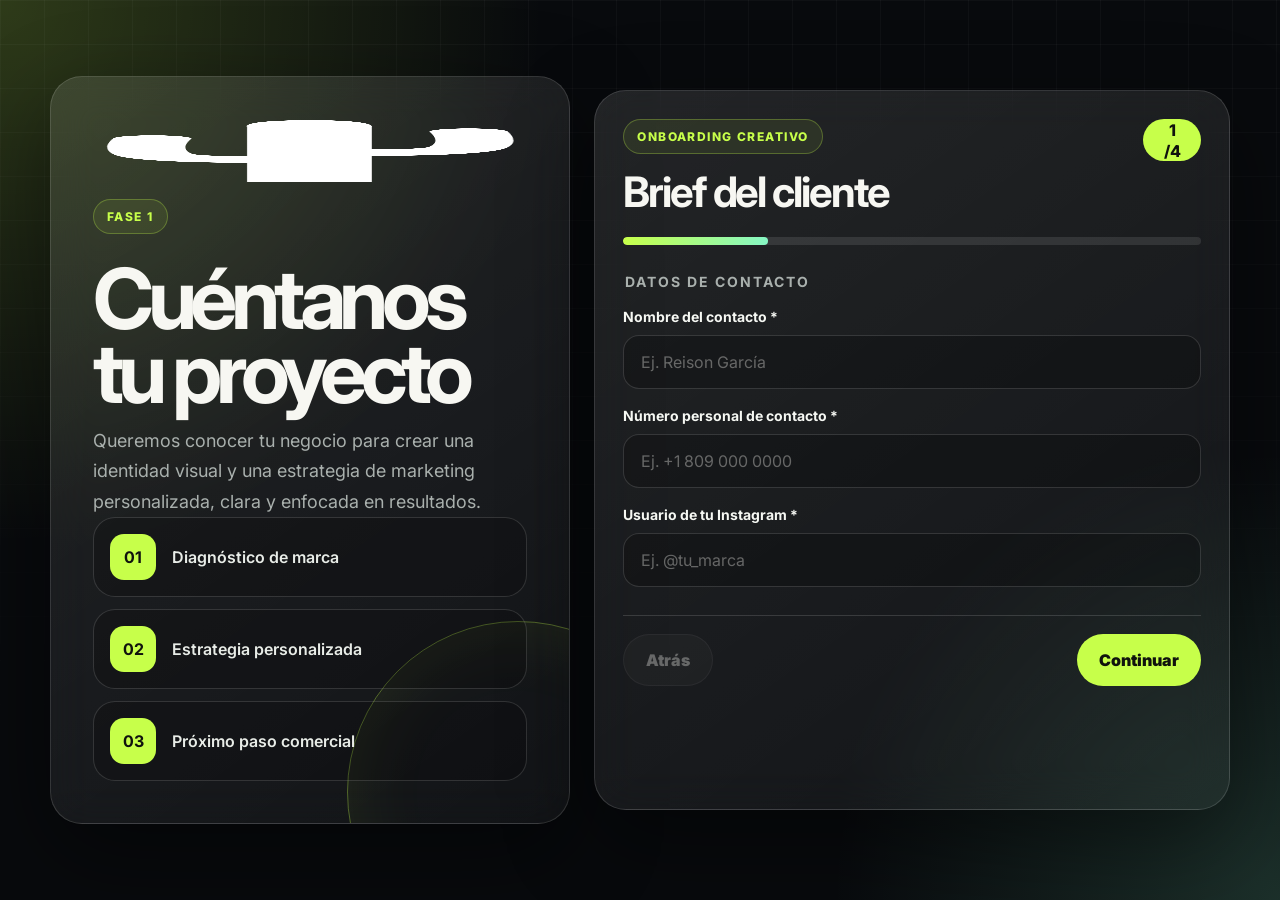
==== index.html @ 3919e9d2 "feat: email + WhatsApp al enviar, modal centrado, animaciones y logo corregido - Envío por email vía" ====
<!DOCTYPE html>
<html lang="es">
<head>
  <meta charset="UTF-8" />
  <meta name="viewport" content="width=device-width, initial-scale=1.0, viewport-fit=cover" />
  <meta name="theme-color" content="#080a0d" />
  <meta name="apple-mobile-web-app-capable" content="yes" />
  <meta name="apple-mobile-web-app-status-bar-style" content="black-translucent" />
  <title>Kactus Agency | Cuéntanos tu Proyecto</title>
  <meta name="description" content="Formulario moderno para conocer tu negocio y crear una estrategia personalizada de marketing." />
  <link rel="preconnect" href="https://fonts.googleapis.com">
  <link rel="preconnect" href="https://fonts.gstatic.com" crossorigin>
  <link href="https://fonts.googleapis.com/css2?family=Inter:wght@400;500;600;700;800&display=swap" rel="stylesheet">
  <link rel="stylesheet" href="styles.css" />
</head>
<body>
  <main class="page-shell">
    <section class="hero-panel" aria-label="Presentación del formulario">
      <img src="logo.png" alt="Kactus Agency" class="brand-logo" />
      <div class="brand-pill">FASE 1</div>
      <h1>Cuéntanos tu proyecto</h1>
      <p>
        Queremos conocer tu negocio para crear una identidad visual y una estrategia de marketing
        personalizada, clara y enfocada en resultados.
      </p>

      <div class="hero-stats" aria-label="Beneficios">
        <article>
          <strong>01</strong>
          <span>Diagnóstico de marca</span>
        </article>
        <article>
          <strong>02</strong>
          <span>Estrategia personalizada</span>
        </article>
        <article>
          <strong>03</strong>
          <span>Próximo paso comercial</span>
        </article>
      </div>
    </section>

    <section class="form-panel" aria-label="Formulario de proyecto">
      <div class="form-header">
        <div>
          <span class="eyebrow">Onboarding creativo</span>
          <h2>Brief del cliente</h2>
        </div>
        <span class="step-counter"><span id="currentStep">1</span>/4</span>
      </div>

      <div class="progress" aria-hidden="true">
        <div class="progress-bar" id="progressBar"></div>
      </div>

      <form id="projectForm" novalidate>

        <!-- Paso 1 -->
        <fieldset class="form-step is-active" data-step="1">
          <legend>Datos de contacto</legend>

          <label class="field">
            <span>Nombre del contacto *</span>
            <input type="text" name="nombre" placeholder="Ej. Reison García" required />
            <small class="error">Escribe el nombre del contacto.</small>
          </label>

          <label class="field">
            <span>Número personal de contacto *</span>
            <input type="tel" name="telefono" placeholder="Ej. +1 809 000 0000" required />
            <small class="error">Escribe un número válido.</small>
          </label>

          <label class="field">
            <span>Usuario de tu Instagram *</span>
            <input type="text" name="instagram" placeholder="Ej. @tu_marca" required />
            <small class="error">Escribe el usuario de Instagram.</small>
          </label>
        </fieldset>

        <!-- Paso 2 -->
        <fieldset class="form-step" data-step="2">
          <legend>Contexto del negocio</legend>

          <div class="field-group" data-required="true">
            <p>¿Tienes experiencia con otra agencia de marketing? *</p>
            <div class="options-grid" id="experienciaOpciones">
              <label class="option-card">
                <input type="radio" name="experiencia_agencia" value="Sí" required />
                <span>Sí</span>
              </label>
              <label class="option-card">
                <input type="radio" name="experiencia_agencia" value="No" />
                <span>No</span>
              </label>
              <label class="option-card">
                <input type="radio" name="experiencia_agencia" value="Lo hacemos nosotros mismos" />
                <span>Lo hacemos nosotros mismos</span>
              </label>
            </div>
            <small class="error">Selecciona una opción.</small>
          </div>

          <label class="field" id="fieldExperiencia">
            <span id="labelExperiencia">Describe tu experiencia *</span>
            <textarea name="descripcion_experiencia" rows="4"
              placeholder="Cuéntanos qué funcionó, qué no y qué quieres mejorar." required></textarea>
            <small class="error">Completa este campo.</small>
          </label>

          <label class="field">
            <span>¿A qué se dedica tu negocio? *</span>
            <textarea name="negocio" rows="3"
              placeholder="Ej. Restaurante, tienda de ropa, inmobiliaria, clínica, marca personal…" required></textarea>
            <small class="error">Cuéntanos a qué se dedica tu negocio.</small>
          </label>
        </fieldset>

        <!-- Paso 3 -->
        <fieldset class="form-step" data-step="3">
          <legend>Marketing y ventas</legend>

          <label class="field">
            <span>¿Cuál es el proceso que sigue una persona en redes sociales para convertirse en tu cliente? *</span>
            <textarea name="proceso_cliente" rows="4"
              placeholder="Ej. Mi cliente ve mi Instagram, me manda WhatsApp y compra por ese medio." required></textarea>
            <small class="error">Explica el proceso actual.</small>
          </label>

          <div class="field-group" data-required="true">
            <p>¿Qué te gustaría lograr con el marketing? *</p>
            <div class="options-grid">
              <label class="option-card">
                <input type="checkbox" name="objetivos" value="Atraer clientes" />
                <span>Atraer clientes</span>
              </label>
              <label class="option-card">
                <input type="checkbox" name="objetivos" value="Vender más" />
                <span>Vender más</span>
              </label>
              <label class="option-card">
                <input type="checkbox" name="objetivos" value="Mejorar imagen" />
                <span>Mejorar imagen</span>
              </label>
            </div>
            <small class="error">Elige al menos un objetivo.</small>
          </div>

          <div class="field-group" data-required="true">
            <p>¿Qué servicio buscas? *</p>
            <div class="options-stack">
              <label class="option-card wide">
                <input type="checkbox" name="servicios" value="Creación de contenido" />
                <span>Creación de contenido para redes sociales <em>(Reels, fotografías profesionales y diseños)</em></span>
              </label>
              <label class="option-card wide">
                <input type="checkbox" name="servicios" value="Meta Ads" />
                <span>Anuncios de Facebook e Instagram para tu negocio</span>
              </label>
              <label class="option-card wide">
                <input type="checkbox" name="servicios" value="Apoyo comercial" />
                <span>Herramientas para vender más <em>(Apoyo comercial)</em></span>
              </label>
            </div>
            <small class="error">Elige al menos un servicio.</small>
          </div>
        </fieldset>

        <!-- Paso 4 -->
        <fieldset class="form-step" data-step="4">
          <legend>Inversión y próximos pasos</legend>

          <label class="field">
            <span>¿Cuáles son las marcas que se asimilan a tu concepto? *</span>
            <textarea name="referencias" rows="3"
              placeholder="Agrega sus usuarios de Instagram o enlaces." required></textarea>
            <small class="error">Agrega al menos una referencia.</small>
          </label>

          <label class="field">
            <span>¿En qué crees que podemos ayudarte? *</span>
            <textarea name="ayuda" rows="4"
              placeholder="Ej. Mejorar contenido, aumentar leads, ordenar ventas, lanzar campaña…" required></textarea>
            <small class="error">Cuéntanos cómo podemos ayudarte.</small>
          </label>

          <div class="field-group" data-required="true">
            <p>¿Cuánto estás dispuesto a invertir mensualmente para escalar tu negocio si los resultados son medibles? *</p>
            <div class="options-stack">
              <label class="option-card wide">
                <input type="radio" name="inversion" value="$10,000 - $12,000" required />
                <span>$10,000 – $12,000 <em>· Contenido</em></span>
              </label>
              <label class="option-card wide">
                <input type="radio" name="inversion" value="$12,000 - $15,000" />
                <span>$12,000 – $15,000 <em>· Anuncios, contenido y apoyo comercial</em></span>
              </label>
              <label class="option-card wide">
                <input type="radio" name="inversion" value="$15,000 - $20,000" />
                <span>$15,000 – $20,000 <em>· Anuncios, contenido y apoyo comercial</em></span>
              </label>
            </div>
            <small class="error">Selecciona una inversión.</small>
          </div>

          <label class="field">
            <span>¿Cuánto vende actualmente tu marca sin redes sociales?</span>
            <input type="text" name="ventas_actuales"
              placeholder="No es necesario aquí, podemos verlo en la llamada de la etapa 2." />
          </label>

          <label class="field">
            <span>¿Quién cierra las ventas actualmente? *</span>
            <input type="text" name="cierre_ventas"
              placeholder="Ej. Yo, un vendedor, recepción, WhatsApp, equipo comercial…" required />
            <small class="error">Indica quién cierra las ventas.</small>
          </label>

          <label class="field">
            <span>¿Cuándo te gustaría comenzar? *</span>
            <input type="date" name="fecha_inicio" required />
            <small class="error">Selecciona una fecha.</small>
          </label>

          <label class="field">
            <span>Información extra</span>
            <textarea name="info_extra" rows="4"
              placeholder="Si tienes una idea concreta o quieres agregar información que nos ayude a entender mejor el proyecto, agrégala aquí. (Mientras más detalles, mejor.)"></textarea>
          </label>
        </fieldset>

        <div class="form-actions">
          <button class="btn ghost" type="button" id="prevBtn">Atrás</button>
          <button class="btn primary" type="button" id="nextBtn">Continuar</button>
          <button class="btn primary is-hidden" type="submit" id="submitBtn">Enviar briefing</button>
        </div>
      </form>

    </section>
  </main>

  <div class="modal-overlay" id="modalOverlay" hidden>
    <div class="success-card" id="successCard">
      <img src="logo.png" alt="Kactus Agency" class="brand-logo modal-logo" />
      <svg class="success-check" viewBox="0 0 52 52" xmlns="http://www.w3.org/2000/svg" aria-hidden="true">
        <circle class="check-circle" pathLength="100" cx="26" cy="26" r="23" fill="none"/>
        <path class="check-mark" pathLength="100" fill="none" d="M14.1 27.2l7.1 7.2 16.7-16.8"/>
      </svg>
      <h3>¡Fase 1 terminada!</h3>
      <p>
        Gracias por confiar en Kactus Agency. Cada respuesta nos ayuda a entender mejor tu marca
        para crear contenido con intención y resultados. Pronto te escribiremos para el siguiente
        paso.
      </p>
      <button class="btn ghost" type="button" id="resetBtn">Enviar otro formulario</button>
    </div>
  </div>

  <script src="script.js"></script>
</body>
</html>
---- styles.css ----
:root {
  --bg: #080a0d;
  --panel: rgba(255, 255, 255, 0.08);
  --panel-strong: rgba(255, 255, 255, 0.13);
  --text: #f7f7f2;
  --muted: #a9b0ad;
  --line: rgba(255, 255, 255, 0.14);
  --accent: #c7ff4a;
  --accent-2: #86f7c5;
  --danger: #ff6b6b;
  --radius-xl: 32px;
  --radius-lg: 22px;
  --radius-md: 16px;
  --shadow: 0 30px 90px rgba(0, 0, 0, 0.45);
}

* {
  box-sizing: border-box;
}

html {
  scroll-behavior: smooth;
}

body {
  margin: 0;
  min-height: 100vh;
  font-family: "Inter", system-ui, -apple-system, BlinkMacSystemFont, "Segoe UI", sans-serif;
  color: var(--text);
  background:
    radial-gradient(circle at top left, rgba(199, 255, 74, 0.20), transparent 34rem),
    radial-gradient(circle at bottom right, rgba(134, 247, 197, 0.16), transparent 28rem),
    var(--bg);
}

body::before {
  content: "";
  position: fixed;
  inset: 0;
  pointer-events: none;
  background-image: linear-gradient(rgba(255,255,255,0.03) 1px, transparent 1px), linear-gradient(90deg, rgba(255,255,255,0.03) 1px, transparent 1px);
  background-size: 44px 44px;
  mask-image: linear-gradient(to bottom, black, transparent 88%);
}

button,
input,
textarea {
  font: inherit;
}

.page-shell {
  width: min(1180px, calc(100% - 32px));
  margin: 0 auto;
  min-height: 100vh;
  display: grid;
  grid-template-columns: 0.9fr 1.1fr;
  gap: 24px;
  align-items: center;
  padding: 36px 0;
}

.hero-panel,
.form-panel {
  position: relative;
  border: 1px solid var(--line);
  background: linear-gradient(145deg, rgba(255,255,255,0.11), rgba(255,255,255,0.045));
  backdrop-filter: blur(22px);
  box-shadow: var(--shadow);
}

.hero-panel {
  min-height: 720px;
  border-radius: var(--radius-xl);
  padding: 42px;
  overflow: hidden;
  display: flex;
  flex-direction: column;
  justify-content: space-between;
}

.hero-panel::after {
  content: "";
  position: absolute;
  right: -120px;
  bottom: -140px;
  width: 340px;
  height: 340px;
  border-radius: 999px;
  border: 1px solid rgba(199, 255, 74, 0.35);
  box-shadow: inset 0 0 80px rgba(199, 255, 74, 0.08);
}

.brand-logo {
  height: 64px;
  width: auto;
  display: block;
  margin-bottom: 16px;
}

.modal-logo {
  height: 48px;
  margin: 0 auto 20px;
}

.brand-pill,
.eyebrow {
  width: fit-content;
  display: inline-flex;
  align-items: center;
  gap: 8px;
  border: 1px solid rgba(199, 255, 74, 0.28);
  color: var(--accent);
  background: rgba(199, 255, 74, 0.08);
  padding: 9px 13px;
  border-radius: 999px;
  font-size: 12px;
  font-weight: 800;
  letter-spacing: 0.12em;
  text-transform: uppercase;
}

.hero-panel h1 {
  max-width: 520px;
  margin: 28px 0 16px;
  font-size: clamp(48px, 7vw, 84px);
  line-height: 0.88;
  letter-spacing: -0.075em;
}

.hero-panel p {
  max-width: 500px;
  margin: 0;
  color: var(--muted);
  font-size: 18px;
  line-height: 1.7;
}

.hero-stats {
  position: relative;
  z-index: 1;
  display: grid;
  gap: 12px;
}

.hero-stats article {
  display: flex;
  align-items: center;
  gap: 16px;
  padding: 16px;
  border: 1px solid var(--line);
  border-radius: var(--radius-lg);
  background: rgba(0, 0, 0, 0.18);
}

.hero-stats strong {
  display: grid;
  place-items: center;
  width: 46px;
  height: 46px;
  border-radius: 14px;
  color: #10130d;
  background: var(--accent);
}

.hero-stats span {
  color: #e8ece7;
  font-weight: 600;
}

.form-panel {
  border-radius: var(--radius-xl);
  padding: 28px;
  min-height: 720px;
}

.form-header {
  display: flex;
  align-items: flex-start;
  justify-content: space-between;
  gap: 16px;
  margin-bottom: 20px;
}

.form-header h2 {
  margin: 12px 0 0;
  font-size: clamp(28px, 4vw, 42px);
  letter-spacing: -0.05em;
}

.step-counter {
  display: grid;
  place-items: center;
  min-width: 58px;
  height: 42px;
  border-radius: 999px;
  color: #10130d;
  background: var(--accent);
  font-weight: 800;
}

.progress {
  width: 100%;
  height: 8px;
  overflow: hidden;
  border-radius: 999px;
  background: rgba(255, 255, 255, 0.10);
  margin-bottom: 28px;
}

.progress-bar {
  height: 100%;
  width: 25%;
  border-radius: inherit;
  background: linear-gradient(90deg, var(--accent), var(--accent-2));
  transition: width 260ms ease;
}

form {
  display: block;
}

fieldset {
  margin: 0;
  padding: 0;
  border: 0;
}

legend {
  margin-bottom: 18px;
  font-size: 14px;
  color: var(--muted);
  font-weight: 700;
  text-transform: uppercase;
  letter-spacing: 0.14em;
}

.form-step {
  display: none;
  animation: fadeUp 240ms ease;
}

.form-step.is-active {
  display: grid;
  gap: 18px;
}

.field,
.field-group {
  display: grid;
  gap: 10px;
}

.field span,
.field-group p {
  margin: 0;
  color: #f6f8f3;
  font-size: 14px;
  font-weight: 700;
}

input,
textarea {
  width: 100%;
  border: 1px solid var(--line);
  border-radius: var(--radius-md);
  outline: none;
  color: var(--text);
  background: rgba(0, 0, 0, 0.22);
  padding: 16px 17px;
  transition: border-color 160ms ease, background 160ms ease, transform 160ms ease;
}

textarea {
  resize: vertical;
  min-height: 116px;
}

input:focus,
textarea:focus {
  border-color: rgba(199, 255, 74, 0.78);
  background: rgba(0, 0, 0, 0.34);
}

input::placeholder,
textarea::placeholder {
  color: rgba(247, 247, 242, 0.36);
}

.options-grid,
.options-stack {
  display: grid;
  gap: 12px;
}

.options-grid {
  grid-template-columns: repeat(3, 1fr);
}

.option-card {
  position: relative;
  min-height: 68px;
  display: flex;
  align-items: center;
  justify-content: center;
  gap: 10px;
  padding: 14px;
  text-align: center;
  cursor: pointer;
  border: 1px solid var(--line);
  border-radius: var(--radius-md);
  background: rgba(0, 0, 0, 0.22);
  transition: border-color 160ms ease, transform 160ms ease, background 160ms ease;
}

.option-card.wide {
  justify-content: flex-start;
  text-align: left;
}

.option-card:hover {
  transform: translateY(-1px);
  border-color: rgba(199, 255, 74, 0.36);
  background: rgba(255, 255, 255, 0.08);
}

.option-card input {
  position: absolute;
  opacity: 0;
  pointer-events: none;
}

.option-card span {
  color: #edf0ea;
  font-size: 14px;
  font-weight: 700;
}

.option-card span em {
  display: block;
  font-style: normal;
  font-weight: 500;
  color: var(--muted);
  font-size: 12px;
  margin-top: 2px;
}

.option-card:has(input:checked) {
  border-color: rgba(199, 255, 74, 0.85);
  background: rgba(199, 255, 74, 0.12);
}

.option-card:has(input:checked)::after {
  content: "✓";
  display: grid;
  place-items: center;
  width: 24px;
  height: 24px;
  margin-left: auto;
  border-radius: 999px;
  color: #10130d;
  background: var(--accent);
  font-size: 13px;
  font-weight: 900;
}

.error {
  display: none;
  color: var(--danger);
  font-size: 12px;
  font-weight: 700;
}

.field.is-invalid input,
.field.is-invalid textarea,
.field-group.is-invalid .option-card {
  border-color: rgba(255, 107, 107, 0.78);
}

.field.is-invalid .error,
.field-group.is-invalid .error {
  display: block;
}

.form-actions {
  display: flex;
  justify-content: space-between;
  gap: 12px;
  margin-top: 28px;
  padding-top: 18px;
  border-top: 1px solid var(--line);
}

.btn {
  min-height: 52px;
  border: 0;
  border-radius: 999px;
  padding: 0 22px;
  cursor: pointer;
  font-weight: 900;
  transition: transform 160ms ease, opacity 160ms ease, background 160ms ease;
}

.btn:hover {
  transform: translateY(-1px);
}

.btn:active {
  transform: translateY(0);
}

.btn.primary {
  margin-left: auto;
  color: #10130d;
  background: var(--accent);
}

.btn.ghost {
  color: var(--text);
  border: 1px solid var(--line);
  background: rgba(255, 255, 255, 0.08);
}

.btn[disabled] {
  opacity: 0.35;
  cursor: not-allowed;
  transform: none;
}

.is-hidden {
  display: none !important;
}

.modal-overlay {
  position: fixed;
  inset: 0;
  z-index: 200;
  display: flex;
  align-items: center;
  justify-content: center;
  padding: 24px;
  background: rgba(8, 10, 13, 0.72);
  backdrop-filter: blur(14px);
  animation: fadeIn 220ms ease;
}

.modal-overlay[hidden] {
  display: none;
}

.success-card {
  max-width: 480px;
  width: 100%;
  padding: 40px 36px;
  border: 1px solid rgba(199, 255, 74, 0.28);
  border-radius: var(--radius-xl);
  background: linear-gradient(145deg, rgba(255,255,255,0.13), rgba(255,255,255,0.05));
  backdrop-filter: blur(22px);
  box-shadow: var(--shadow);
  text-align: center;
  animation: fadeUp 300ms ease;
}

.success-check {
  width: 72px;
  height: 72px;
  display: block;
  margin: 0 auto 24px;
}

.check-circle {
  stroke: var(--accent);
  stroke-width: 2;
  stroke-dasharray: 100;
  stroke-dashoffset: 100;
  animation: drawCircle 0.6s cubic-bezier(0.65, 0, 0.45, 1) 0.1s forwards;
}

.check-mark {
  stroke: var(--accent);
  stroke-width: 3.5;
  stroke-linecap: round;
  stroke-linejoin: round;
  stroke-dasharray: 100;
  stroke-dashoffset: 100;
  animation: drawMark 0.4s cubic-bezier(0.65, 0, 0.45, 1) 0.65s forwards;
}

.success-card h3 {
  margin: 0 0 8px;
  font-size: 30px;
  letter-spacing: -0.04em;
}

.success-card p {
  max-width: 460px;
  margin: 0 auto 22px;
  color: var(--muted);
  line-height: 1.6;
}

@keyframes fadeUp {
  from {
    opacity: 0;
    transform: translateY(8px);
  }
  to {
    opacity: 1;
    transform: translateY(0);
  }
}

@keyframes fadeIn {
  from { opacity: 0; }
  to   { opacity: 1; }
}

@keyframes drawCircle {
  to { stroke-dashoffset: 0; }
}

@keyframes drawMark {
  to { stroke-dashoffset: 0; }
}

@media (max-width: 980px) {
  .page-shell {
    grid-template-columns: 1fr;
    gap: 16px;
    padding: 18px 0;
  }

  .hero-panel,
  .form-panel {
    min-height: auto;
  }

  .hero-panel {
    padding: 28px;
  }
}

@media (max-width: 680px) {
  .page-shell {
    width: min(100% - 32px, 1180px);
    gap: 12px;
  }

  .hero-panel {
    border-radius: 24px;
    padding: 22px 22px 18px;
  }

  .hero-panel::after {
    display: none;
  }

  .hero-panel h1 {
    font-size: 38px;
    margin: 18px 0 12px;
  }

  .hero-panel p {
    font-size: 14px;
    line-height: 1.6;
  }

  .hero-stats {
    display: flex;
    flex-direction: row;
    overflow-x: auto;
    scroll-snap-type: x mandatory;
    scrollbar-width: none;
    margin-top: 20px;
    gap: 10px;
    padding-bottom: 2px;
  }

  .hero-stats::-webkit-scrollbar {
    display: none;
  }

  .hero-stats article {
    min-width: 148px;
    flex-shrink: 0;
    scroll-snap-align: start;
    padding: 12px;
  }

  .hero-stats strong {
    width: 38px;
    height: 38px;
    border-radius: 11px;
  }

  .form-panel {
    border-radius: 24px;
    padding: 22px;
  }

  .options-grid {
    grid-template-columns: 1fr;
  }

  .form-header {
    align-items: center;
  }

  .form-actions {
    position: sticky;
    bottom: 0;
    z-index: 10;
    margin-inline: -22px;
    padding: 14px 22px max(14px, env(safe-area-inset-bottom));
    background: linear-gradient(to top, rgba(8, 10, 13, 0.97) 40%, rgba(8, 10, 13, 0.75), transparent);
    backdrop-filter: blur(12px);
  }

  .btn {
    flex: 1;
    padding-inline: 16px;
  }
}

@media (max-width: 400px) {
  .page-shell {
    width: min(100% - 24px, 1180px);
  }

  .hero-panel {
    padding: 18px;
  }

  .hero-panel h1 {
    font-size: 30px;
    margin: 14px 0 10px;
  }

  .hero-panel p {
    display: none;
  }

  .hero-stats article {
    min-width: 130px;
    padding: 10px;
  }

  .form-panel {
    border-radius: 20px;
    padding: 18px;
  }

  .form-actions {
    margin-inline: -18px;
    padding: 14px 18px max(12px, env(safe-area-inset-bottom));
  }

  .brand-pill {
    font-size: 10px;
    padding: 7px 11px;
  }

  .form-header h2 {
    font-size: 26px;
  }

  .step-counter {
    min-width: 48px;
    height: 36px;
    font-size: 13px;
  }
}
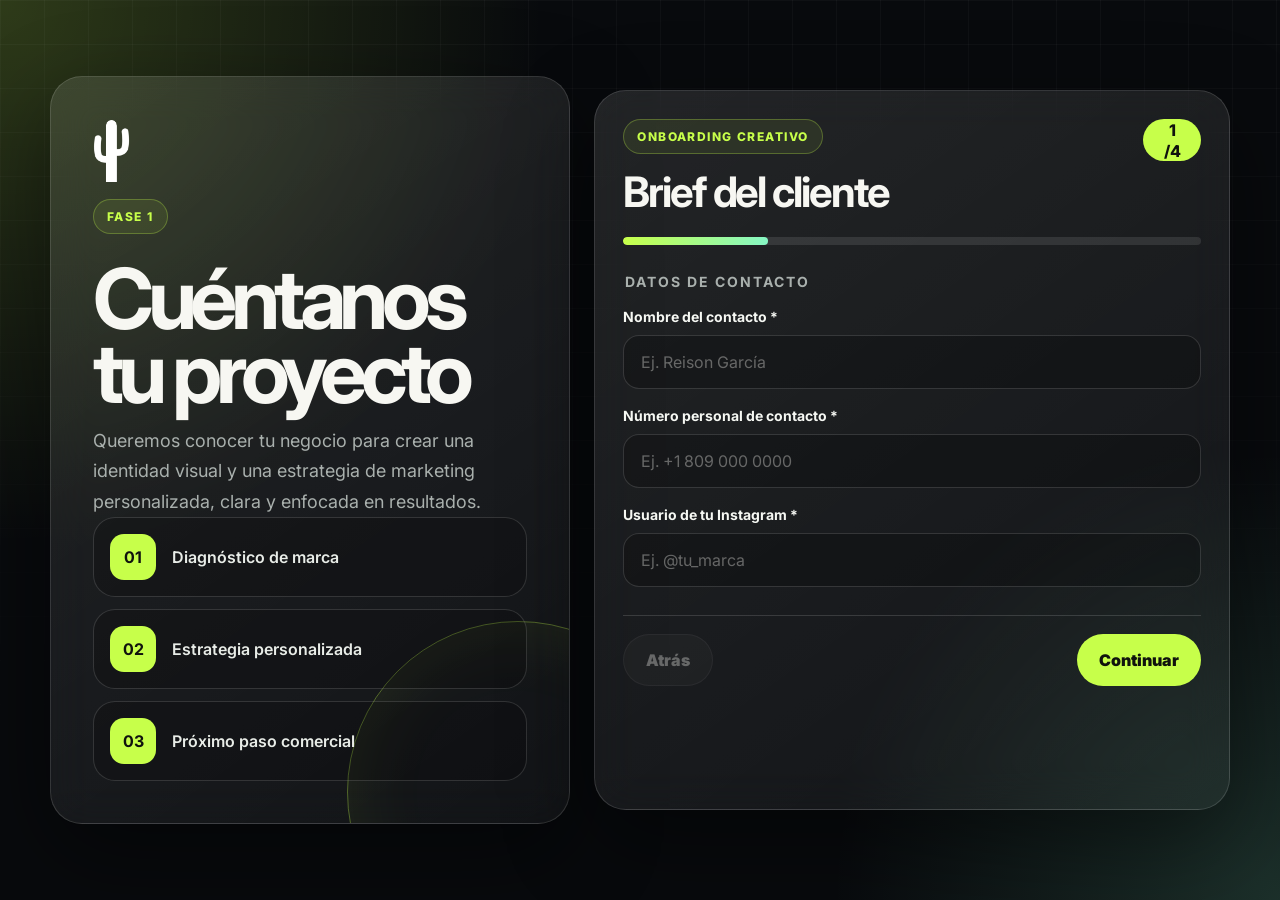
==== commit cc4e9f41: "feat: modal con botones WhatsApp/correo, fecha arreglada y email mejorado - Input fecha: color-schem" ====
--- a/index.html
+++ b/index.html
@@ -247,12 +247,18 @@
         <path class="check-mark" pathLength="100" fill="none" d="M14.1 27.2l7.1 7.2 16.7-16.8"/>
       </svg>
       <h3>¡Fase 1 terminada!</h3>
-      <p>
-        Gracias por confiar en Kactus Agency. Cada respuesta nos ayuda a entender mejor tu marca
-        para crear contenido con intención y resultados. Pronto te escribiremos para el siguiente
-        paso.
-      </p>
-      <button class="btn ghost" type="button" id="resetBtn">Enviar otro formulario</button>
+      <p>Tus respuestas están listas. Envíalas a Kactus Agency por WhatsApp, por correo o por ambos.</p>
+      <div class="modal-actions">
+        <button class="btn wa-btn" type="button" id="waBtn">
+          <svg width="18" height="18" viewBox="0 0 24 24" fill="currentColor" aria-hidden="true"><path d="M17.472 14.382c-.297-.149-1.758-.867-2.03-.967-.273-.099-.471-.148-.67.15-.197.297-.767.966-.94 1.164-.173.199-.347.223-.644.075-.297-.15-1.255-.463-2.39-1.475-.883-.788-1.48-1.761-1.653-2.059-.173-.297-.018-.458.13-.606.134-.133.298-.347.446-.52.149-.174.198-.298.298-.497.099-.198.05-.371-.025-.52-.075-.149-.669-1.612-.916-2.207-.242-.579-.487-.5-.669-.51-.173-.008-.371-.01-.57-.01-.198 0-.52.074-.792.372-.272.297-1.04 1.016-1.04 2.479 0 1.462 1.065 2.875 1.213 3.074.149.198 2.096 3.2 5.077 4.487.709.306 1.262.489 1.694.625.712.227 1.36.195 1.871.118.571-.085 1.758-.719 2.006-1.413.248-.694.248-1.289.173-1.413-.074-.124-.272-.198-.57-.347m-5.421 7.403h-.004a9.87 9.87 0 0 1-5.031-1.378l-.361-.214-3.741.982.998-3.648-.235-.374a9.86 9.86 0 0 1-1.51-5.26c.001-5.45 4.436-9.884 9.888-9.884 2.64 0 5.122 1.03 6.988 2.898a9.825 9.825 0 0 1 2.893 6.994c-.003 5.45-4.437 9.884-9.885 9.884m8.413-18.297A11.815 11.815 0 0 0 12.05 0C5.495 0 .16 5.335.157 11.892c0 2.096.547 4.142 1.588 5.945L.057 24l6.305-1.654a11.882 11.882 0 0 0 5.683 1.448h.005c6.554 0 11.89-5.335 11.893-11.893a11.821 11.821 0 0 0-3.48-8.413Z"/></svg>
+          <span>Enviar por WhatsApp</span>
+        </button>
+        <button class="btn ghost" type="button" id="emailBtn">
+          <svg width="18" height="18" viewBox="0 0 24 24" fill="none" stroke="currentColor" stroke-width="2" stroke-linecap="round" stroke-linejoin="round" aria-hidden="true"><rect width="20" height="16" x="2" y="4" rx="2"/><path d="m22 7-8.97 5.7a1.94 1.94 0 0 1-2.06 0L2 7"/></svg>
+          <span>Enviar por correo</span>
+        </button>
+      </div>
+      <button class="btn-link" type="button" id="resetBtn">Enviar otro formulario</button>
     </div>
   </div>
 
--- a/styles.css
+++ b/styles.css
@@ -95,6 +95,7 @@
   height: 64px;
   width: auto;
   display: block;
+  align-self: flex-start;
   margin-bottom: 16px;
 }
 
@@ -271,6 +272,10 @@
   transition: border-color 160ms ease, background 160ms ease, transform 160ms ease;
 }
 
+input[type="date"] {
+  color-scheme: dark;
+}
+
 textarea {
   resize: vertical;
   min-height: 116px;
@@ -398,6 +403,10 @@
   padding: 0 22px;
   cursor: pointer;
   font-weight: 900;
+  display: inline-flex;
+  align-items: center;
+  justify-content: center;
+  gap: 8px;
   transition: transform 160ms ease, opacity 160ms ease, background 160ms ease;
 }
 
@@ -486,6 +495,43 @@
   animation: drawMark 0.4s cubic-bezier(0.65, 0, 0.45, 1) 0.65s forwards;
 }
 
+.modal-actions {
+  display: flex;
+  flex-direction: column;
+  gap: 10px;
+  width: 100%;
+  margin: 8px 0 4px;
+}
+
+.modal-actions .btn {
+  width: 100%;
+}
+
+.wa-btn {
+  background: #25d366;
+  color: #fff;
+}
+
+.wa-btn:hover {
+  background: #1ebe5c;
+}
+
+.btn-link {
+  background: none;
+  border: none;
+  color: var(--muted);
+  font-size: 13px;
+  font-weight: 600;
+  font-family: inherit;
+  cursor: pointer;
+  padding: 8px;
+  text-decoration: underline;
+}
+
+.btn-link:hover {
+  color: var(--text);
+}
+
 .success-card h3 {
   margin: 0 0 8px;
   font-size: 30px;
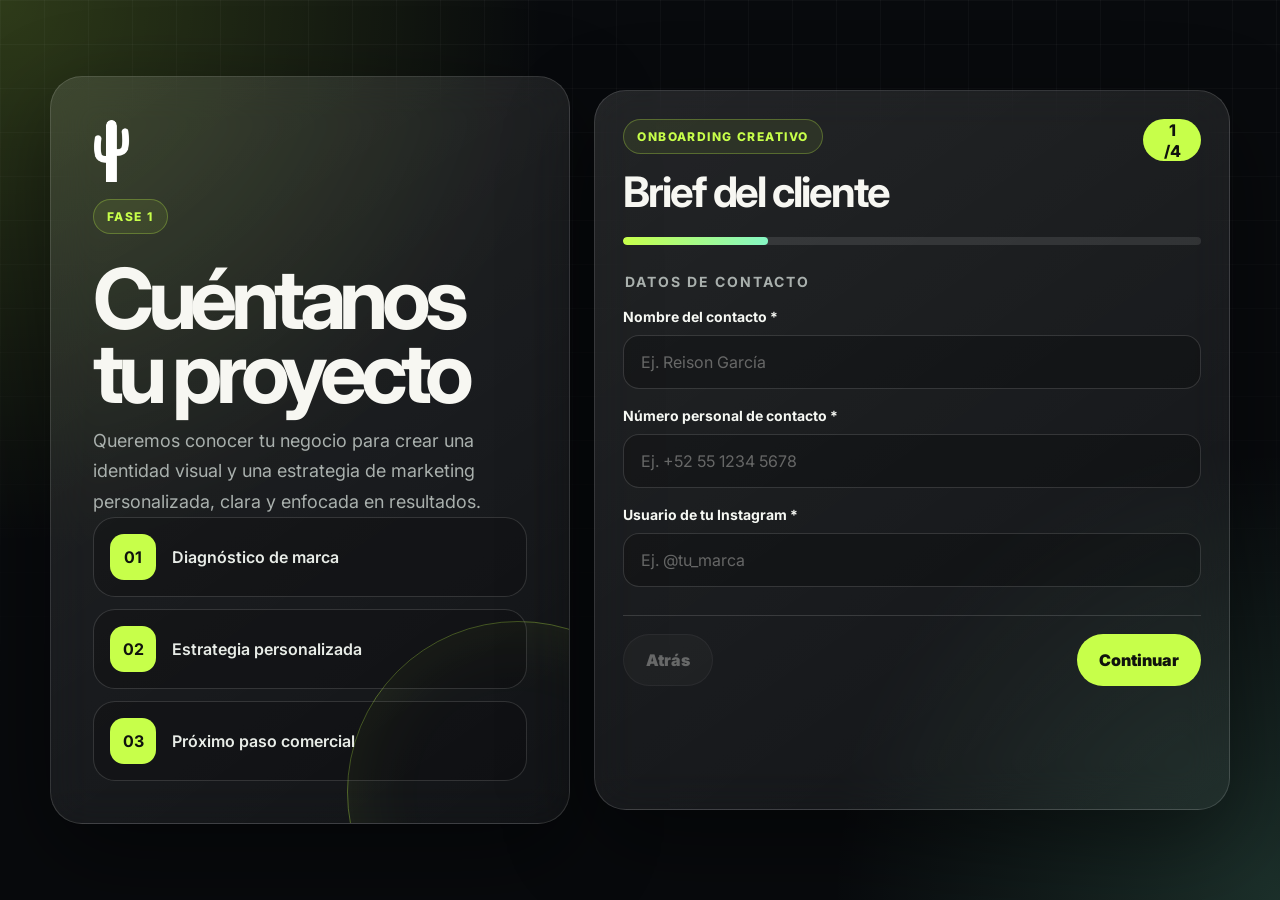
==== commit eb663a43: "feat: mobile polish, contexto MX, modal con botón Enviar para ambos - Mobile: modal como bottom shee" ====
--- a/index.html
+++ b/index.html
@@ -67,7 +67,7 @@
 
           <label class="field">
             <span>Número personal de contacto *</span>
-            <input type="tel" name="telefono" placeholder="Ej. +1 809 000 0000" required />
+            <input type="tel" name="telefono" placeholder="Ej. +52 55 1234 5678" required />
             <small class="error">Escribe un número válido.</small>
           </label>
 
@@ -188,16 +188,16 @@
             <p>¿Cuánto estás dispuesto a invertir mensualmente para escalar tu negocio si los resultados son medibles? *</p>
             <div class="options-stack">
               <label class="option-card wide">
-                <input type="radio" name="inversion" value="$10,000 - $12,000" required />
-                <span>$10,000 – $12,000 <em>· Contenido</em></span>
-              </label>
-              <label class="option-card wide">
-                <input type="radio" name="inversion" value="$12,000 - $15,000" />
-                <span>$12,000 – $15,000 <em>· Anuncios, contenido y apoyo comercial</em></span>
-              </label>
-              <label class="option-card wide">
-                <input type="radio" name="inversion" value="$15,000 - $20,000" />
-                <span>$15,000 – $20,000 <em>· Anuncios, contenido y apoyo comercial</em></span>
+                <input type="radio" name="inversion" value="$10,000 – $12,000 MXN" required />
+                <span>$10,000 – $12,000 MXN <em>· Contenido</em></span>
+              </label>
+              <label class="option-card wide">
+                <input type="radio" name="inversion" value="$12,000 – $15,000 MXN" />
+                <span>$12,000 – $15,000 MXN <em>· Anuncios, contenido y apoyo comercial</em></span>
+              </label>
+              <label class="option-card wide">
+                <input type="radio" name="inversion" value="$15,000 – $20,000 MXN" />
+                <span>$15,000 – $20,000 MXN <em>· Anuncios, contenido y apoyo comercial</em></span>
               </label>
             </div>
             <small class="error">Selecciona una inversión.</small>
@@ -249,13 +249,18 @@
       <h3>¡Fase 1 terminada!</h3>
       <p>Tus respuestas están listas. Envíalas a Kactus Agency por WhatsApp, por correo o por ambos.</p>
       <div class="modal-actions">
-        <button class="btn wa-btn" type="button" id="waBtn">
-          <svg width="18" height="18" viewBox="0 0 24 24" fill="currentColor" aria-hidden="true"><path d="M17.472 14.382c-.297-.149-1.758-.867-2.03-.967-.273-.099-.471-.148-.67.15-.197.297-.767.966-.94 1.164-.173.199-.347.223-.644.075-.297-.15-1.255-.463-2.39-1.475-.883-.788-1.48-1.761-1.653-2.059-.173-.297-.018-.458.13-.606.134-.133.298-.347.446-.52.149-.174.198-.298.298-.497.099-.198.05-.371-.025-.52-.075-.149-.669-1.612-.916-2.207-.242-.579-.487-.5-.669-.51-.173-.008-.371-.01-.57-.01-.198 0-.52.074-.792.372-.272.297-1.04 1.016-1.04 2.479 0 1.462 1.065 2.875 1.213 3.074.149.198 2.096 3.2 5.077 4.487.709.306 1.262.489 1.694.625.712.227 1.36.195 1.871.118.571-.085 1.758-.719 2.006-1.413.248-.694.248-1.289.173-1.413-.074-.124-.272-.198-.57-.347m-5.421 7.403h-.004a9.87 9.87 0 0 1-5.031-1.378l-.361-.214-3.741.982.998-3.648-.235-.374a9.86 9.86 0 0 1-1.51-5.26c.001-5.45 4.436-9.884 9.888-9.884 2.64 0 5.122 1.03 6.988 2.898a9.825 9.825 0 0 1 2.893 6.994c-.003 5.45-4.437 9.884-9.885 9.884m8.413-18.297A11.815 11.815 0 0 0 12.05 0C5.495 0 .16 5.335.157 11.892c0 2.096.547 4.142 1.588 5.945L.057 24l6.305-1.654a11.882 11.882 0 0 0 5.683 1.448h.005c6.554 0 11.89-5.335 11.893-11.893a11.821 11.821 0 0 0-3.48-8.413Z"/></svg>
-          <span>Enviar por WhatsApp</span>
-        </button>
-        <button class="btn ghost" type="button" id="emailBtn">
-          <svg width="18" height="18" viewBox="0 0 24 24" fill="none" stroke="currentColor" stroke-width="2" stroke-linecap="round" stroke-linejoin="round" aria-hidden="true"><rect width="20" height="16" x="2" y="4" rx="2"/><path d="m22 7-8.97 5.7a1.94 1.94 0 0 1-2.06 0L2 7"/></svg>
-          <span>Enviar por correo</span>
+        <div class="modal-split">
+          <button class="btn wa-btn" type="button" id="waBtn">
+            <svg width="17" height="17" viewBox="0 0 24 24" fill="currentColor" aria-hidden="true"><path d="M17.472 14.382c-.297-.149-1.758-.867-2.03-.967-.273-.099-.471-.148-.67.15-.197.297-.767.966-.94 1.164-.173.199-.347.223-.644.075-.297-.15-1.255-.463-2.39-1.475-.883-.788-1.48-1.761-1.653-2.059-.173-.297-.018-.458.13-.606.134-.133.298-.347.446-.52.149-.174.198-.298.298-.497.099-.198.05-.371-.025-.52-.075-.149-.669-1.612-.916-2.207-.242-.579-.487-.5-.669-.51-.173-.008-.371-.01-.57-.01-.198 0-.52.074-.792.372-.272.297-1.04 1.016-1.04 2.479 0 1.462 1.065 2.875 1.213 3.074.149.198 2.096 3.2 5.077 4.487.709.306 1.262.489 1.694.625.712.227 1.36.195 1.871.118.571-.085 1.758-.719 2.006-1.413.248-.694.248-1.289.173-1.413-.074-.124-.272-.198-.57-.347m-5.421 7.403h-.004a9.87 9.87 0 0 1-5.031-1.378l-.361-.214-3.741.982.998-3.648-.235-.374a9.86 9.86 0 0 1-1.51-5.26c.001-5.45 4.436-9.884 9.888-9.884 2.64 0 5.122 1.03 6.988 2.898a9.825 9.825 0 0 1 2.893 6.994c-.003 5.45-4.437 9.884-9.885 9.884m8.413-18.297A11.815 11.815 0 0 0 12.05 0C5.495 0 .16 5.335.157 11.892c0 2.096.547 4.142 1.588 5.945L.057 24l6.305-1.654a11.882 11.882 0 0 0 5.683 1.448h.005c6.554 0 11.89-5.335 11.893-11.893a11.821 11.821 0 0 0-3.48-8.413Z"/></svg>
+            <span>WhatsApp</span>
+          </button>
+          <button class="btn ghost" type="button" id="emailBtn">
+            <svg width="17" height="17" viewBox="0 0 24 24" fill="none" stroke="currentColor" stroke-width="2" stroke-linecap="round" stroke-linejoin="round" aria-hidden="true"><rect width="20" height="16" x="2" y="4" rx="2"/><path d="m22 7-8.97 5.7a1.94 1.94 0 0 1-2.06 0L2 7"/></svg>
+            <span>Correo</span>
+          </button>
+        </div>
+        <button class="btn primary" type="button" id="ambosBtn">
+          <span>Enviar para ambos</span>
         </button>
       </div>
       <button class="btn-link" type="button" id="resetBtn">Enviar otro formulario</button>
--- a/styles.css
+++ b/styles.css
@@ -507,6 +507,12 @@
   width: 100%;
 }
 
+.modal-split {
+  display: grid;
+  grid-template-columns: 1fr 1fr;
+  gap: 10px;
+}
+
 .wa-btn {
   background: #25d366;
   color: #fff;
@@ -622,9 +628,7 @@
     padding-bottom: 2px;
   }
 
-  .hero-stats::-webkit-scrollbar {
-    display: none;
-  }
+  .hero-stats::-webkit-scrollbar { display: none; }
 
   .hero-stats article {
     min-width: 148px;
@@ -666,6 +670,31 @@
     flex: 1;
     padding-inline: 16px;
   }
+
+  /* Modal como bottom sheet en móvil */
+  .modal-overlay {
+    align-items: flex-end;
+    padding: 0;
+  }
+
+  .success-card {
+    border-radius: var(--radius-xl) var(--radius-xl) 0 0;
+    max-height: 92vh;
+    overflow-y: auto;
+    padding: 32px 24px max(28px, env(safe-area-inset-bottom));
+    animation: slideUp 320ms cubic-bezier(0.22, 1, 0.36, 1);
+  }
+
+  .modal-logo {
+    height: 40px;
+    margin-bottom: 16px;
+  }
+
+  .success-check {
+    width: 58px;
+    height: 58px;
+    margin-bottom: 16px;
+  }
 }
 
 @media (max-width: 400px) {
@@ -715,4 +744,13 @@
     height: 36px;
     font-size: 13px;
   }
-}
+
+  .modal-split {
+    grid-template-columns: 1fr;
+  }
+}
+
+@keyframes slideUp {
+  from { transform: translateY(100%); opacity: 0; }
+  to   { transform: translateY(0);    opacity: 1; }
+}
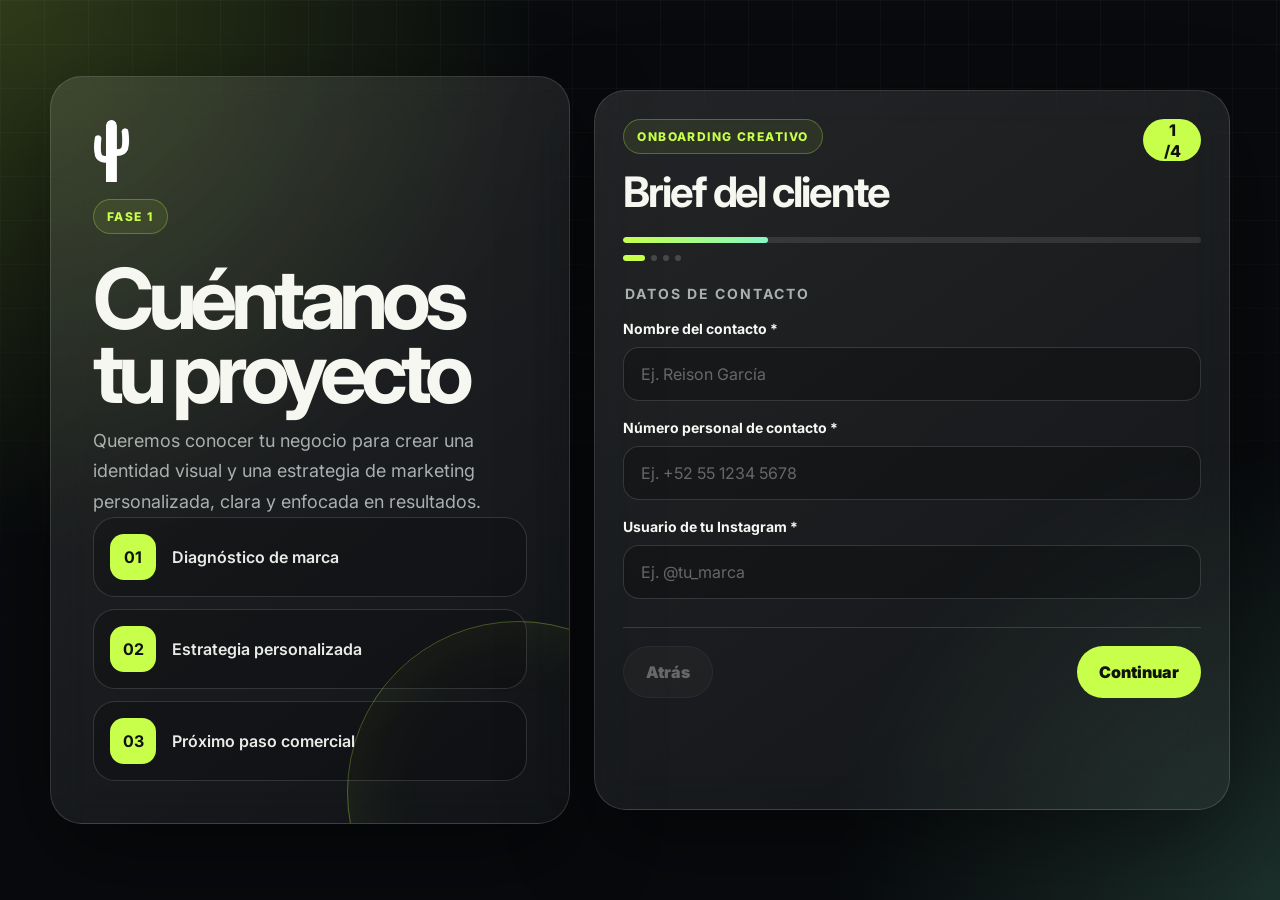
==== commit 88604f0d: "fix: hero stats vertical en mobile, step dots, WA sin popup y sin emojis rotos - Hero stats: grid ve" ====
--- a/index.html
+++ b/index.html
@@ -52,6 +52,7 @@
       <div class="progress" aria-hidden="true">
         <div class="progress-bar" id="progressBar"></div>
       </div>
+      <div class="step-dots" id="stepDots" aria-hidden="true"></div>
 
       <form id="projectForm" novalidate>
 
--- a/styles.css
+++ b/styles.css
@@ -202,11 +202,34 @@
 
 .progress {
   width: 100%;
-  height: 8px;
+  height: 6px;
   overflow: hidden;
   border-radius: 999px;
   background: rgba(255, 255, 255, 0.10);
-  margin-bottom: 28px;
+  margin-bottom: 12px;
+}
+
+.step-dots {
+  display: flex;
+  gap: 6px;
+  margin-bottom: 24px;
+}
+
+.step-dot {
+  height: 6px;
+  width: 6px;
+  border-radius: 999px;
+  background: rgba(255, 255, 255, 0.18);
+  transition: width 260ms ease, background 260ms ease;
+}
+
+.step-dot.is-done {
+  background: rgba(199, 255, 74, 0.45);
+}
+
+.step-dot.is-active {
+  width: 22px;
+  background: var(--accent);
 }
 
 .progress-bar {
@@ -618,29 +641,21 @@
   }
 
   .hero-stats {
-    display: flex;
-    flex-direction: row;
-    overflow-x: auto;
-    scroll-snap-type: x mandatory;
-    scrollbar-width: none;
-    margin-top: 20px;
-    gap: 10px;
-    padding-bottom: 2px;
-  }
-
-  .hero-stats::-webkit-scrollbar { display: none; }
+    display: grid;
+    grid-template-columns: 1fr;
+    margin-top: 16px;
+    gap: 8px;
+  }
 
   .hero-stats article {
-    min-width: 148px;
+    padding: 12px 14px;
+  }
+
+  .hero-stats strong {
+    width: 36px;
+    height: 36px;
+    border-radius: 10px;
     flex-shrink: 0;
-    scroll-snap-align: start;
-    padding: 12px;
-  }
-
-  .hero-stats strong {
-    width: 38px;
-    height: 38px;
-    border-radius: 11px;
   }
 
   .form-panel {
@@ -716,8 +731,7 @@
   }
 
   .hero-stats article {
-    min-width: 130px;
-    padding: 10px;
+    padding: 10px 12px;
   }
 
   .form-panel {
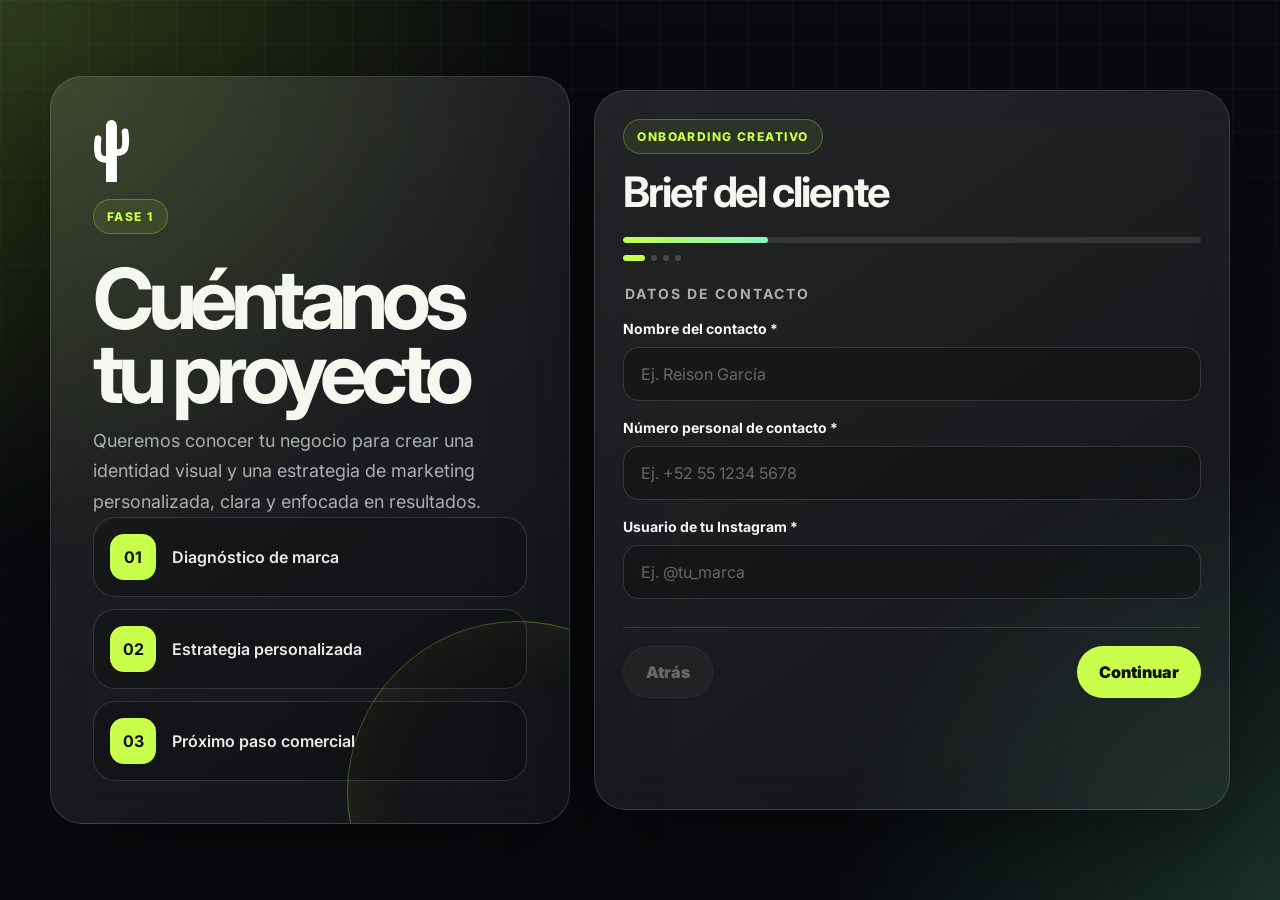
==== commit 0278c242: "fix: eliminar step counter 1/4 reemplazado por los dots Co-Authored-By: Claude Sonnet 4.6 <noreply@a" ====
--- a/index.html
+++ b/index.html
@@ -46,7 +46,6 @@
           <span class="eyebrow">Onboarding creativo</span>
           <h2>Brief del cliente</h2>
         </div>
-        <span class="step-counter"><span id="currentStep">1</span>/4</span>
       </div>
 
       <div class="progress" aria-hidden="true">
--- a/styles.css
+++ b/styles.css
@@ -189,16 +189,6 @@
   letter-spacing: -0.05em;
 }
 
-.step-counter {
-  display: grid;
-  place-items: center;
-  min-width: 58px;
-  height: 42px;
-  border-radius: 999px;
-  color: #10130d;
-  background: var(--accent);
-  font-weight: 800;
-}
 
 .progress {
   width: 100%;
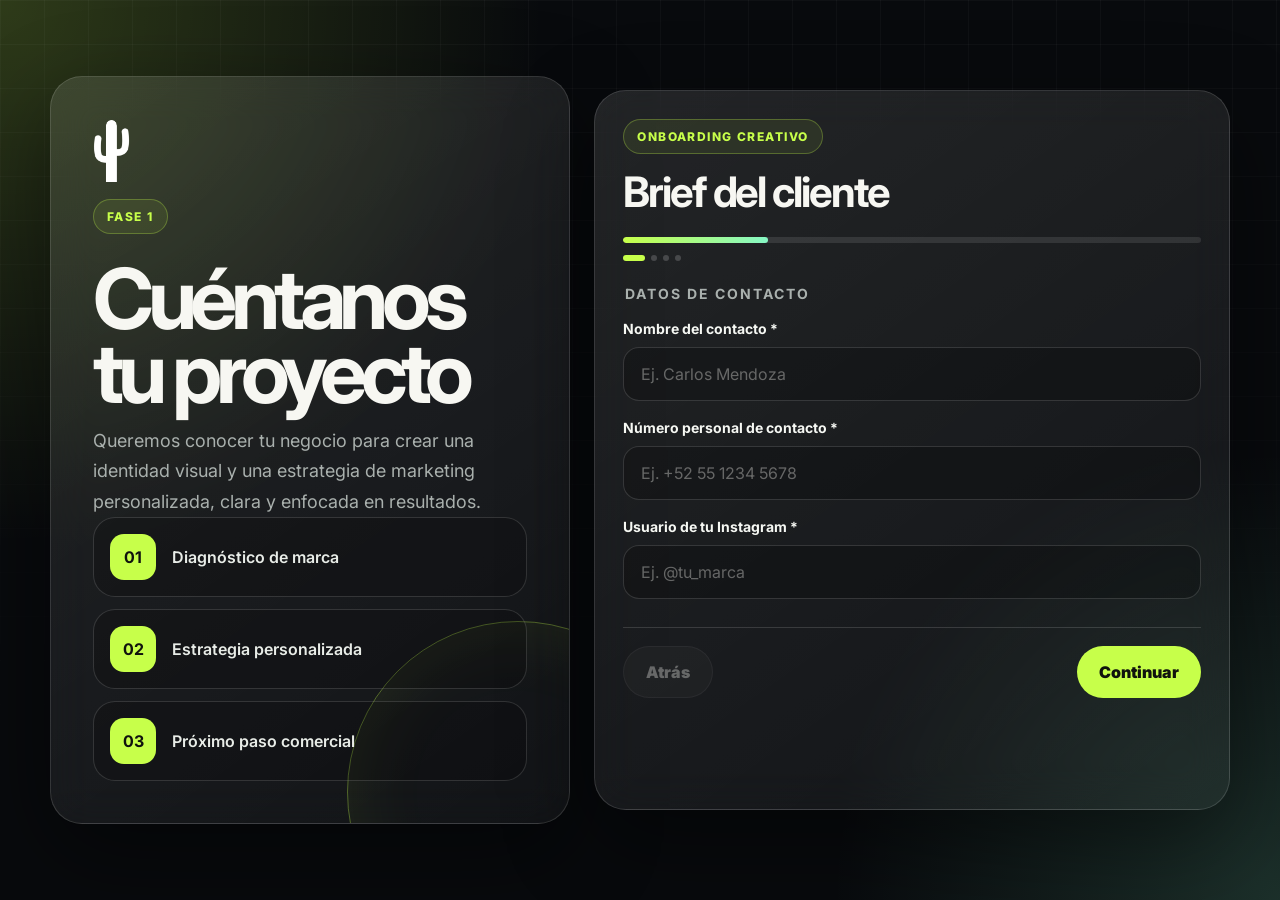
==== commit da4bd35c: "fix: placeholder nombre cambiado a Carlos Mendoza Co-Authored-By: Claude Sonnet 4.6 <noreply@anthrop" ====
--- a/index.html
+++ b/index.html
@@ -61,7 +61,7 @@
 
           <label class="field">
             <span>Nombre del contacto *</span>
-            <input type="text" name="nombre" placeholder="Ej. Reison García" required />
+            <input type="text" name="nombre" placeholder="Ej. Carlos Mendoza" required />
             <small class="error">Escribe el nombre del contacto.</small>
           </label>
 
--- a/styles.css
+++ b/styles.css
@@ -97,6 +97,12 @@
   display: block;
   align-self: flex-start;
   margin-bottom: 16px;
+  animation: flotar 4s ease-in-out infinite;
+}
+
+@keyframes flotar {
+  0%, 100% { transform: translateY(0);    }
+  50%       { transform: translateY(-8px); }
 }
 
 .modal-logo {
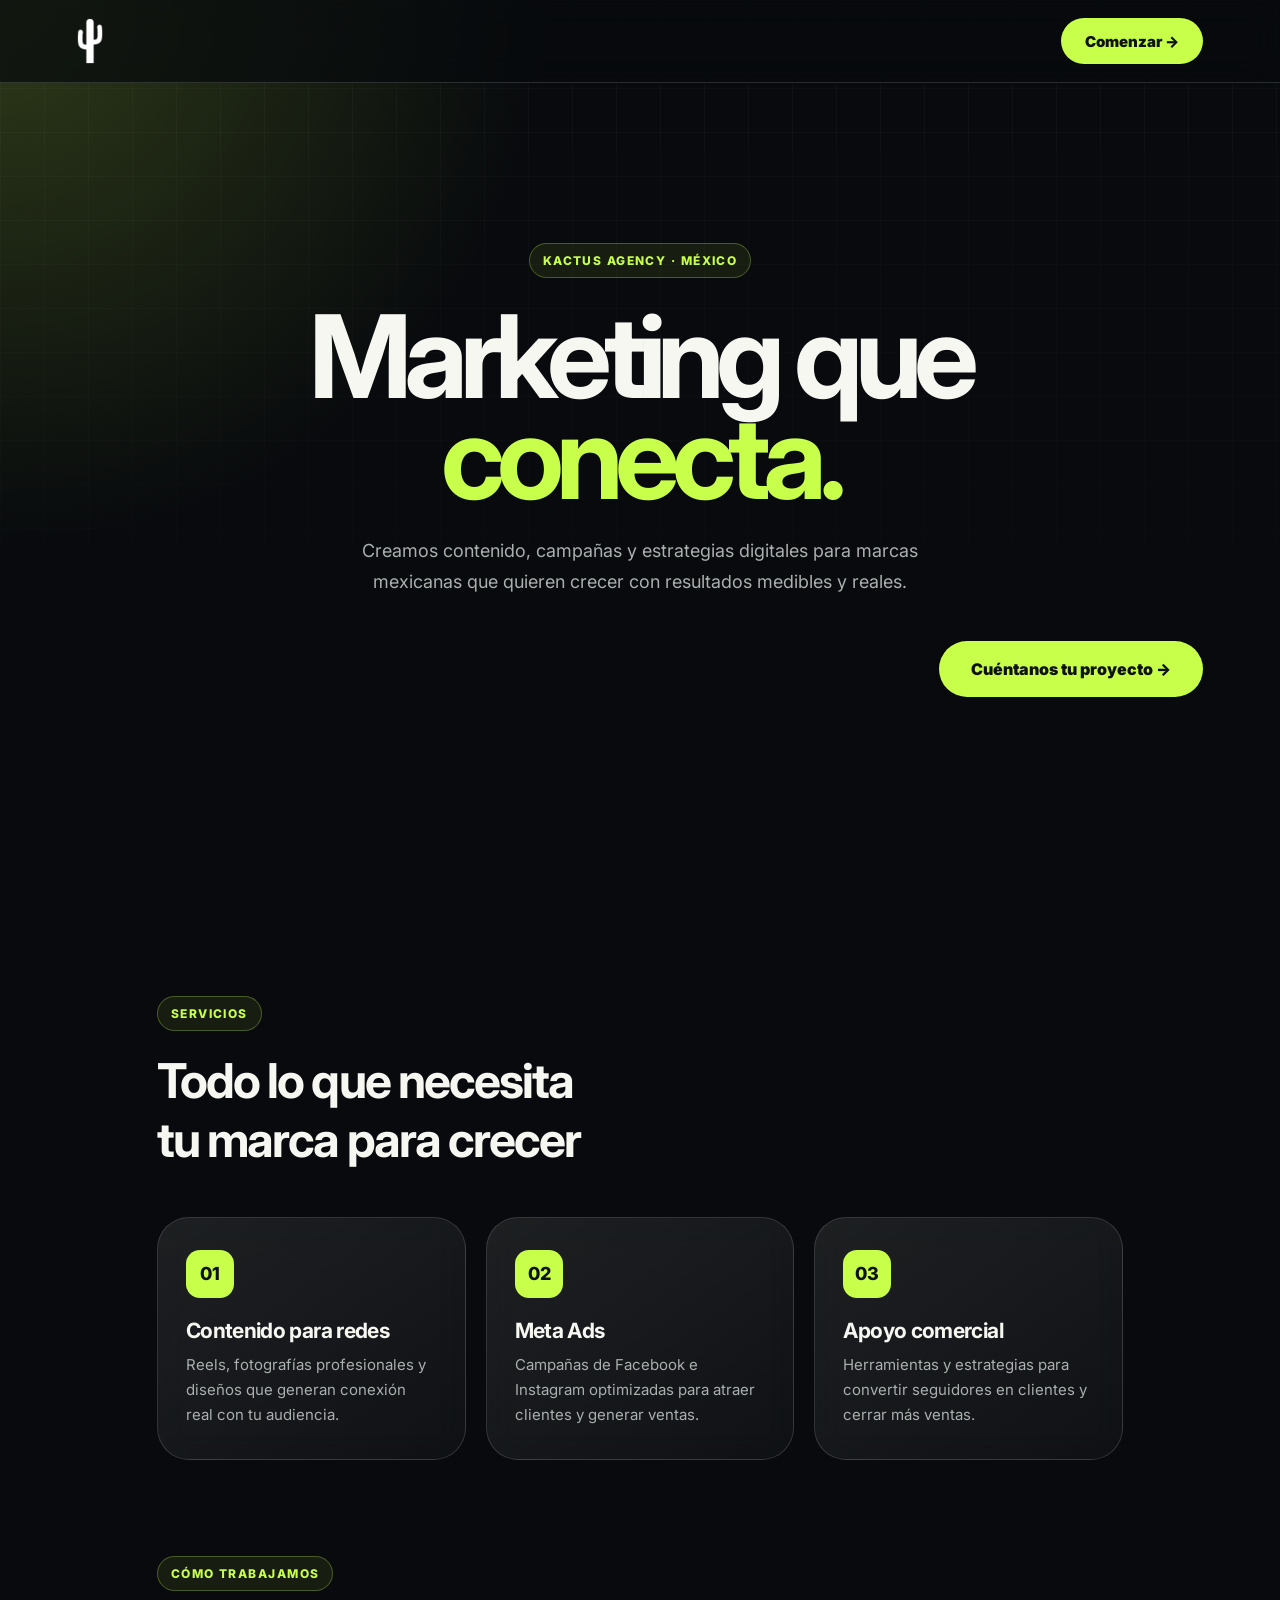
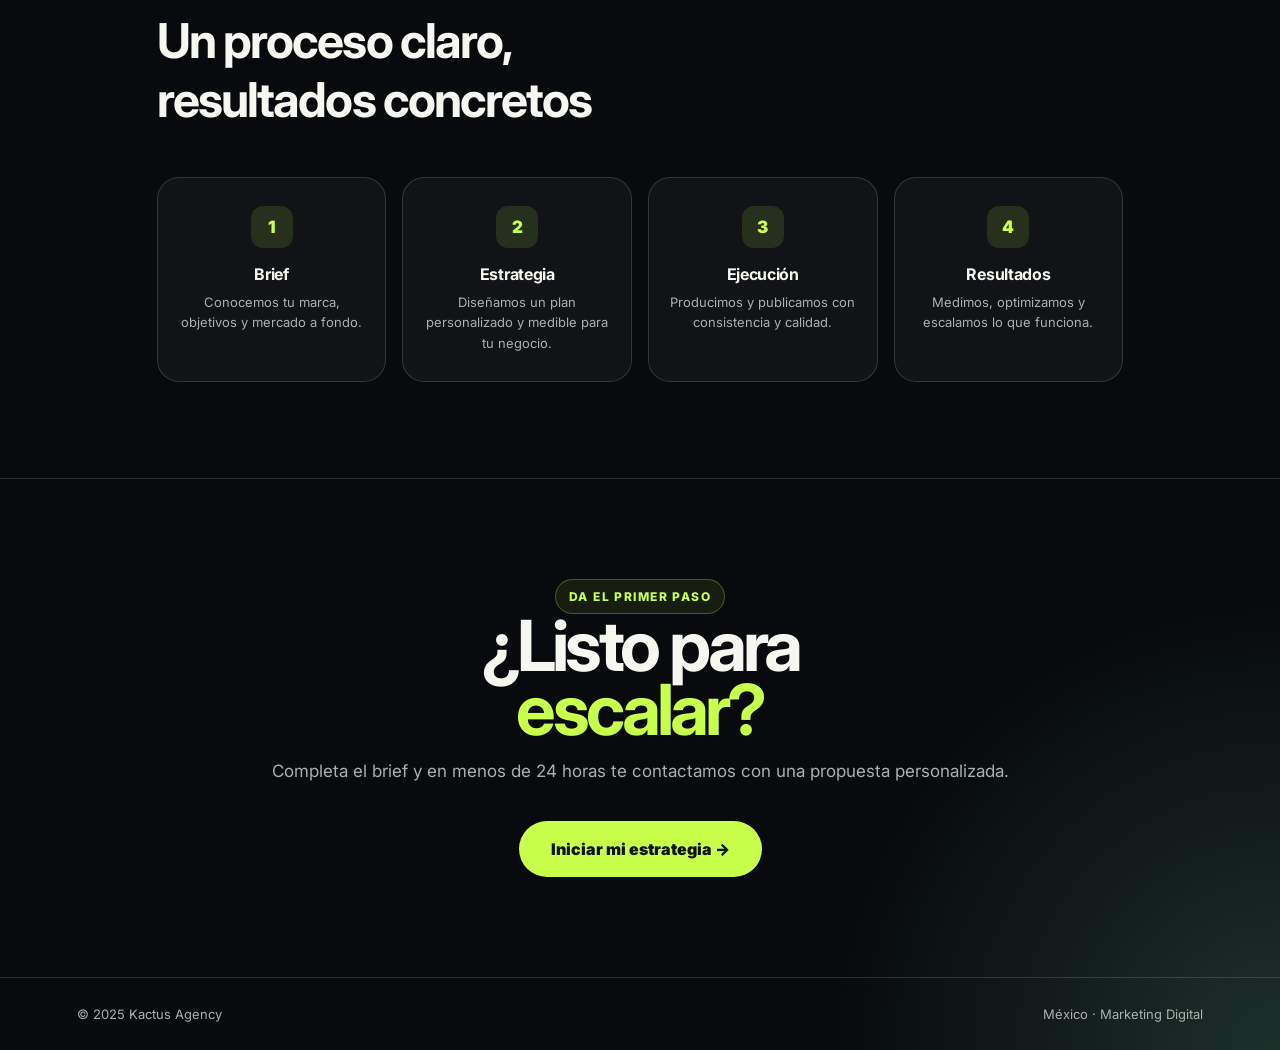
==== commit e1feb00f: "feat: landing page + reorganización de rutas - / → landing page con hero, servicios, proceso y CTA -" ====
--- a/index.html
+++ b/index.html
@@ -4,269 +4,99 @@
   <meta charset="UTF-8" />
   <meta name="viewport" content="width=device-width, initial-scale=1.0, viewport-fit=cover" />
   <meta name="theme-color" content="#080a0d" />
-  <meta name="apple-mobile-web-app-capable" content="yes" />
-  <meta name="apple-mobile-web-app-status-bar-style" content="black-translucent" />
-  <title>Kactus Agency | Cuéntanos tu Proyecto</title>
-  <meta name="description" content="Formulario moderno para conocer tu negocio y crear una estrategia personalizada de marketing." />
+  <title>Kactus Agency | Marketing Digital en México</title>
+  <meta name="description" content="Agencia de marketing digital especializada en contenido, Meta Ads y estrategia comercial para marcas mexicanas." />
   <link rel="preconnect" href="https://fonts.googleapis.com">
   <link rel="preconnect" href="https://fonts.gstatic.com" crossorigin>
   <link href="https://fonts.googleapis.com/css2?family=Inter:wght@400;500;600;700;800&display=swap" rel="stylesheet">
   <link rel="stylesheet" href="styles.css" />
+  <link rel="stylesheet" href="landing.css" />
 </head>
 <body>
-  <main class="page-shell">
-    <section class="hero-panel" aria-label="Presentación del formulario">
-      <img src="logo.png" alt="Kactus Agency" class="brand-logo" />
-      <div class="brand-pill">FASE 1</div>
-      <h1>Cuéntanos tu proyecto</h1>
+
+  <nav class="l-nav">
+    <img src="logo.png" alt="Kactus Agency" class="l-nav-logo" />
+    <a href="form/" class="btn primary l-nav-cta">Comenzar →</a>
+  </nav>
+
+  <main>
+
+    <!-- Hero -->
+    <section class="l-hero">
+      <span class="brand-pill">KACTUS AGENCY · MÉXICO</span>
+      <h1>Marketing que<br/><em>conecta.</em></h1>
       <p>
-        Queremos conocer tu negocio para crear una identidad visual y una estrategia de marketing
-        personalizada, clara y enfocada en resultados.
+        Creamos contenido, campañas y estrategias digitales para marcas mexicanas
+        que quieren crecer con resultados medibles y reales.
       </p>
+      <a href="form/" class="btn primary l-cta">Cuéntanos tu proyecto →</a>
+    </section>
 
-      <div class="hero-stats" aria-label="Beneficios">
-        <article>
-          <strong>01</strong>
-          <span>Diagnóstico de marca</span>
+    <!-- Servicios -->
+    <section class="l-section">
+      <span class="eyebrow">Servicios</span>
+      <h2 class="l-section-title">Todo lo que necesita<br/>tu marca para crecer</h2>
+      <div class="l-grid">
+        <article class="l-card">
+          <div class="l-card-num">01</div>
+          <h3>Contenido para redes</h3>
+          <p>Reels, fotografías profesionales y diseños que generan conexión real con tu audiencia.</p>
         </article>
-        <article>
-          <strong>02</strong>
-          <span>Estrategia personalizada</span>
+        <article class="l-card">
+          <div class="l-card-num">02</div>
+          <h3>Meta Ads</h3>
+          <p>Campañas de Facebook e Instagram optimizadas para atraer clientes y generar ventas.</p>
         </article>
-        <article>
-          <strong>03</strong>
-          <span>Próximo paso comercial</span>
+        <article class="l-card">
+          <div class="l-card-num">03</div>
+          <h3>Apoyo comercial</h3>
+          <p>Herramientas y estrategias para convertir seguidores en clientes y cerrar más ventas.</p>
         </article>
       </div>
     </section>
 
-    <section class="form-panel" aria-label="Formulario de proyecto">
-      <div class="form-header">
-        <div>
-          <span class="eyebrow">Onboarding creativo</span>
-          <h2>Brief del cliente</h2>
+    <!-- Proceso -->
+    <section class="l-section" style="padding-top:0">
+      <span class="eyebrow">Cómo trabajamos</span>
+      <h2 class="l-section-title">Un proceso claro,<br/>resultados concretos</h2>
+      <div class="l-process">
+        <div class="l-step">
+          <div class="l-step-num">1</div>
+          <h4>Brief</h4>
+          <p>Conocemos tu marca, objetivos y mercado a fondo.</p>
+        </div>
+        <div class="l-step">
+          <div class="l-step-num">2</div>
+          <h4>Estrategia</h4>
+          <p>Diseñamos un plan personalizado y medible para tu negocio.</p>
+        </div>
+        <div class="l-step">
+          <div class="l-step-num">3</div>
+          <h4>Ejecución</h4>
+          <p>Producimos y publicamos con consistencia y calidad.</p>
+        </div>
+        <div class="l-step">
+          <div class="l-step-num">4</div>
+          <h4>Resultados</h4>
+          <p>Medimos, optimizamos y escalamos lo que funciona.</p>
         </div>
       </div>
+    </section>
 
-      <div class="progress" aria-hidden="true">
-        <div class="progress-bar" id="progressBar"></div>
-      </div>
-      <div class="step-dots" id="stepDots" aria-hidden="true"></div>
+    <!-- CTA final -->
+    <section class="l-cta-section">
+      <span class="eyebrow">Da el primer paso</span>
+      <h2>¿Listo para<br/><em>escalar?</em></h2>
+      <p>Completa el brief y en menos de 24 horas te contactamos con una propuesta personalizada.</p>
+      <a href="form/" class="btn primary l-cta">Iniciar mi estrategia →</a>
+    </section>
 
-      <form id="projectForm" novalidate>
-
-        <!-- Paso 1 -->
-        <fieldset class="form-step is-active" data-step="1">
-          <legend>Datos de contacto</legend>
-
-          <label class="field">
-            <span>Nombre del contacto *</span>
-            <input type="text" name="nombre" placeholder="Ej. Carlos Mendoza" required />
-            <small class="error">Escribe el nombre del contacto.</small>
-          </label>
-
-          <label class="field">
-            <span>Número personal de contacto *</span>
-            <input type="tel" name="telefono" placeholder="Ej. +52 55 1234 5678" required />
-            <small class="error">Escribe un número válido.</small>
-          </label>
-
-          <label class="field">
-            <span>Usuario de tu Instagram *</span>
-            <input type="text" name="instagram" placeholder="Ej. @tu_marca" required />
-            <small class="error">Escribe el usuario de Instagram.</small>
-          </label>
-        </fieldset>
-
-        <!-- Paso 2 -->
-        <fieldset class="form-step" data-step="2">
-          <legend>Contexto del negocio</legend>
-
-          <div class="field-group" data-required="true">
-            <p>¿Tienes experiencia con otra agencia de marketing? *</p>
-            <div class="options-grid" id="experienciaOpciones">
-              <label class="option-card">
-                <input type="radio" name="experiencia_agencia" value="Sí" required />
-                <span>Sí</span>
-              </label>
-              <label class="option-card">
-                <input type="radio" name="experiencia_agencia" value="No" />
-                <span>No</span>
-              </label>
-              <label class="option-card">
-                <input type="radio" name="experiencia_agencia" value="Lo hacemos nosotros mismos" />
-                <span>Lo hacemos nosotros mismos</span>
-              </label>
-            </div>
-            <small class="error">Selecciona una opción.</small>
-          </div>
-
-          <label class="field" id="fieldExperiencia">
-            <span id="labelExperiencia">Describe tu experiencia *</span>
-            <textarea name="descripcion_experiencia" rows="4"
-              placeholder="Cuéntanos qué funcionó, qué no y qué quieres mejorar." required></textarea>
-            <small class="error">Completa este campo.</small>
-          </label>
-
-          <label class="field">
-            <span>¿A qué se dedica tu negocio? *</span>
-            <textarea name="negocio" rows="3"
-              placeholder="Ej. Restaurante, tienda de ropa, inmobiliaria, clínica, marca personal…" required></textarea>
-            <small class="error">Cuéntanos a qué se dedica tu negocio.</small>
-          </label>
-        </fieldset>
-
-        <!-- Paso 3 -->
-        <fieldset class="form-step" data-step="3">
-          <legend>Marketing y ventas</legend>
-
-          <label class="field">
-            <span>¿Cuál es el proceso que sigue una persona en redes sociales para convertirse en tu cliente? *</span>
-            <textarea name="proceso_cliente" rows="4"
-              placeholder="Ej. Mi cliente ve mi Instagram, me manda WhatsApp y compra por ese medio." required></textarea>
-            <small class="error">Explica el proceso actual.</small>
-          </label>
-
-          <div class="field-group" data-required="true">
-            <p>¿Qué te gustaría lograr con el marketing? *</p>
-            <div class="options-grid">
-              <label class="option-card">
-                <input type="checkbox" name="objetivos" value="Atraer clientes" />
-                <span>Atraer clientes</span>
-              </label>
-              <label class="option-card">
-                <input type="checkbox" name="objetivos" value="Vender más" />
-                <span>Vender más</span>
-              </label>
-              <label class="option-card">
-                <input type="checkbox" name="objetivos" value="Mejorar imagen" />
-                <span>Mejorar imagen</span>
-              </label>
-            </div>
-            <small class="error">Elige al menos un objetivo.</small>
-          </div>
-
-          <div class="field-group" data-required="true">
-            <p>¿Qué servicio buscas? *</p>
-            <div class="options-stack">
-              <label class="option-card wide">
-                <input type="checkbox" name="servicios" value="Creación de contenido" />
-                <span>Creación de contenido para redes sociales <em>(Reels, fotografías profesionales y diseños)</em></span>
-              </label>
-              <label class="option-card wide">
-                <input type="checkbox" name="servicios" value="Meta Ads" />
-                <span>Anuncios de Facebook e Instagram para tu negocio</span>
-              </label>
-              <label class="option-card wide">
-                <input type="checkbox" name="servicios" value="Apoyo comercial" />
-                <span>Herramientas para vender más <em>(Apoyo comercial)</em></span>
-              </label>
-            </div>
-            <small class="error">Elige al menos un servicio.</small>
-          </div>
-        </fieldset>
-
-        <!-- Paso 4 -->
-        <fieldset class="form-step" data-step="4">
-          <legend>Inversión y próximos pasos</legend>
-
-          <label class="field">
-            <span>¿Cuáles son las marcas que se asimilan a tu concepto? *</span>
-            <textarea name="referencias" rows="3"
-              placeholder="Agrega sus usuarios de Instagram o enlaces." required></textarea>
-            <small class="error">Agrega al menos una referencia.</small>
-          </label>
-
-          <label class="field">
-            <span>¿En qué crees que podemos ayudarte? *</span>
-            <textarea name="ayuda" rows="4"
-              placeholder="Ej. Mejorar contenido, aumentar leads, ordenar ventas, lanzar campaña…" required></textarea>
-            <small class="error">Cuéntanos cómo podemos ayudarte.</small>
-          </label>
-
-          <div class="field-group" data-required="true">
-            <p>¿Cuánto estás dispuesto a invertir mensualmente para escalar tu negocio si los resultados son medibles? *</p>
-            <div class="options-stack">
-              <label class="option-card wide">
-                <input type="radio" name="inversion" value="$10,000 – $12,000 MXN" required />
-                <span>$10,000 – $12,000 MXN <em>· Contenido</em></span>
-              </label>
-              <label class="option-card wide">
-                <input type="radio" name="inversion" value="$12,000 – $15,000 MXN" />
-                <span>$12,000 – $15,000 MXN <em>· Anuncios, contenido y apoyo comercial</em></span>
-              </label>
-              <label class="option-card wide">
-                <input type="radio" name="inversion" value="$15,000 – $20,000 MXN" />
-                <span>$15,000 – $20,000 MXN <em>· Anuncios, contenido y apoyo comercial</em></span>
-              </label>
-            </div>
-            <small class="error">Selecciona una inversión.</small>
-          </div>
-
-          <label class="field">
-            <span>¿Cuánto vende actualmente tu marca sin redes sociales?</span>
-            <input type="text" name="ventas_actuales"
-              placeholder="No es necesario aquí, podemos verlo en la llamada de la etapa 2." />
-          </label>
-
-          <label class="field">
-            <span>¿Quién cierra las ventas actualmente? *</span>
-            <input type="text" name="cierre_ventas"
-              placeholder="Ej. Yo, un vendedor, recepción, WhatsApp, equipo comercial…" required />
-            <small class="error">Indica quién cierra las ventas.</small>
-          </label>
-
-          <label class="field">
-            <span>¿Cuándo te gustaría comenzar? *</span>
-            <input type="date" name="fecha_inicio" required />
-            <small class="error">Selecciona una fecha.</small>
-          </label>
-
-          <label class="field">
-            <span>Información extra</span>
-            <textarea name="info_extra" rows="4"
-              placeholder="Si tienes una idea concreta o quieres agregar información que nos ayude a entender mejor el proyecto, agrégala aquí. (Mientras más detalles, mejor.)"></textarea>
-          </label>
-        </fieldset>
-
-        <div class="form-actions">
-          <button class="btn ghost" type="button" id="prevBtn">Atrás</button>
-          <button class="btn primary" type="button" id="nextBtn">Continuar</button>
-          <button class="btn primary is-hidden" type="submit" id="submitBtn">Enviar briefing</button>
-        </div>
-      </form>
-
-    </section>
   </main>
 
-  <div class="modal-overlay" id="modalOverlay" hidden>
-    <div class="success-card" id="successCard">
-      <img src="logo.png" alt="Kactus Agency" class="brand-logo modal-logo" />
-      <svg class="success-check" viewBox="0 0 52 52" xmlns="http://www.w3.org/2000/svg" aria-hidden="true">
-        <circle class="check-circle" pathLength="100" cx="26" cy="26" r="23" fill="none"/>
-        <path class="check-mark" pathLength="100" fill="none" d="M14.1 27.2l7.1 7.2 16.7-16.8"/>
-      </svg>
-      <h3>¡Fase 1 terminada!</h3>
-      <p>Tus respuestas están listas. Envíalas a Kactus Agency por WhatsApp, por correo o por ambos.</p>
-      <div class="modal-actions">
-        <div class="modal-split">
-          <button class="btn wa-btn" type="button" id="waBtn">
-            <svg width="17" height="17" viewBox="0 0 24 24" fill="currentColor" aria-hidden="true"><path d="M17.472 14.382c-.297-.149-1.758-.867-2.03-.967-.273-.099-.471-.148-.67.15-.197.297-.767.966-.94 1.164-.173.199-.347.223-.644.075-.297-.15-1.255-.463-2.39-1.475-.883-.788-1.48-1.761-1.653-2.059-.173-.297-.018-.458.13-.606.134-.133.298-.347.446-.52.149-.174.198-.298.298-.497.099-.198.05-.371-.025-.52-.075-.149-.669-1.612-.916-2.207-.242-.579-.487-.5-.669-.51-.173-.008-.371-.01-.57-.01-.198 0-.52.074-.792.372-.272.297-1.04 1.016-1.04 2.479 0 1.462 1.065 2.875 1.213 3.074.149.198 2.096 3.2 5.077 4.487.709.306 1.262.489 1.694.625.712.227 1.36.195 1.871.118.571-.085 1.758-.719 2.006-1.413.248-.694.248-1.289.173-1.413-.074-.124-.272-.198-.57-.347m-5.421 7.403h-.004a9.87 9.87 0 0 1-5.031-1.378l-.361-.214-3.741.982.998-3.648-.235-.374a9.86 9.86 0 0 1-1.51-5.26c.001-5.45 4.436-9.884 9.888-9.884 2.64 0 5.122 1.03 6.988 2.898a9.825 9.825 0 0 1 2.893 6.994c-.003 5.45-4.437 9.884-9.885 9.884m8.413-18.297A11.815 11.815 0 0 0 12.05 0C5.495 0 .16 5.335.157 11.892c0 2.096.547 4.142 1.588 5.945L.057 24l6.305-1.654a11.882 11.882 0 0 0 5.683 1.448h.005c6.554 0 11.89-5.335 11.893-11.893a11.821 11.821 0 0 0-3.48-8.413Z"/></svg>
-            <span>WhatsApp</span>
-          </button>
-          <button class="btn ghost" type="button" id="emailBtn">
-            <svg width="17" height="17" viewBox="0 0 24 24" fill="none" stroke="currentColor" stroke-width="2" stroke-linecap="round" stroke-linejoin="round" aria-hidden="true"><rect width="20" height="16" x="2" y="4" rx="2"/><path d="m22 7-8.97 5.7a1.94 1.94 0 0 1-2.06 0L2 7"/></svg>
-            <span>Correo</span>
-          </button>
-        </div>
-        <button class="btn primary" type="button" id="ambosBtn">
-          <span>Enviar para ambos</span>
-        </button>
-      </div>
-      <button class="btn-link" type="button" id="resetBtn">Enviar otro formulario</button>
-    </div>
-  </div>
+  <footer class="l-footer">
+    <span>© 2025 Kactus Agency</span>
+    <span>México · Marketing Digital</span>
+  </footer>
 
-  <script src="script.js"></script>
 </body>
 </html>
--- a/landing.css
+++ b/landing.css
@@ -0,0 +1,268 @@
+/* ── Nav ──────────────────────────────────────────── */
+
+.l-nav {
+  position: fixed;
+  inset-block-start: 0;
+  inset-inline: 0;
+  z-index: 50;
+  display: flex;
+  align-items: center;
+  justify-content: space-between;
+  padding: 18px 6%;
+  background: rgba(8, 10, 13, 0.72);
+  backdrop-filter: blur(16px);
+  border-bottom: 1px solid var(--line);
+}
+
+.l-nav-logo {
+  height: 46px;
+  width: auto;
+  animation: flotar 4s ease-in-out infinite;
+}
+
+.l-nav-cta {
+  text-decoration: none;
+  font-size: 15px;
+  padding: 0 24px;
+  min-height: 46px;
+}
+
+/* ── Hero ─────────────────────────────────────────── */
+
+.l-hero {
+  min-height: 100vh;
+  display: flex;
+  flex-direction: column;
+  align-items: center;
+  justify-content: center;
+  text-align: center;
+  padding: 120px 6% 80px;
+}
+
+.l-hero h1 {
+  font-size: clamp(54px, 9vw, 116px);
+  line-height: 0.88;
+  letter-spacing: -0.07em;
+  margin: 28px 0 28px;
+  max-width: 920px;
+}
+
+.l-hero h1 em {
+  font-style: normal;
+  color: var(--accent);
+}
+
+.l-hero p {
+  max-width: 560px;
+  color: var(--muted);
+  font-size: 18px;
+  line-height: 1.7;
+  margin: 0 0 44px;
+}
+
+.l-cta {
+  font-size: 16px;
+  padding: 0 32px;
+  min-height: 56px;
+  text-decoration: none;
+  border-radius: 999px;
+}
+
+/* ── Sections ─────────────────────────────────────── */
+
+.l-section {
+  max-width: 1120px;
+  margin: 0 auto;
+  padding: 96px 6%;
+}
+
+.l-section-title {
+  margin: 20px 0 0;
+  font-size: clamp(30px, 4vw, 48px);
+  letter-spacing: -0.04em;
+}
+
+/* ── Service cards ────────────────────────────────── */
+
+.l-grid {
+  display: grid;
+  grid-template-columns: repeat(3, 1fr);
+  gap: 20px;
+  margin-top: 48px;
+}
+
+.l-card {
+  padding: 32px 28px;
+  border: 1px solid var(--line);
+  border-radius: var(--radius-xl);
+  background: linear-gradient(145deg, rgba(255,255,255,0.09), rgba(255,255,255,0.03));
+  backdrop-filter: blur(16px);
+  transition: transform 200ms ease, border-color 200ms ease;
+}
+
+.l-card:hover {
+  transform: translateY(-4px);
+  border-color: rgba(199, 255, 74, 0.3);
+}
+
+.l-card-num {
+  display: grid;
+  place-items: center;
+  width: 48px;
+  height: 48px;
+  border-radius: 14px;
+  color: #10130d;
+  background: var(--accent);
+  font-weight: 800;
+  font-size: 18px;
+  margin-bottom: 20px;
+}
+
+.l-card h3 {
+  font-size: 21px;
+  letter-spacing: -0.03em;
+  margin: 0 0 10px;
+}
+
+.l-card p {
+  color: var(--muted);
+  font-size: 15px;
+  line-height: 1.65;
+  margin: 0;
+}
+
+/* ── Process ──────────────────────────────────────── */
+
+.l-process {
+  display: grid;
+  grid-template-columns: repeat(4, 1fr);
+  gap: 16px;
+  margin-top: 48px;
+}
+
+.l-step {
+  text-align: center;
+  padding: 28px 18px;
+  border: 1px solid var(--line);
+  border-radius: var(--radius-lg);
+  background: rgba(255,255,255,0.04);
+}
+
+.l-step-num {
+  width: 42px;
+  height: 42px;
+  border-radius: 12px;
+  display: grid;
+  place-items: center;
+  background: rgba(199, 255, 74, 0.12);
+  color: var(--accent);
+  font-weight: 900;
+  font-size: 17px;
+  margin: 0 auto 16px;
+}
+
+.l-step h4 {
+  font-size: 16px;
+  margin: 0 0 8px;
+  letter-spacing: -0.02em;
+}
+
+.l-step p {
+  color: var(--muted);
+  font-size: 13px;
+  margin: 0;
+  line-height: 1.55;
+}
+
+/* ── CTA final ────────────────────────────────────── */
+
+.l-cta-section {
+  text-align: center;
+  padding: 100px 6%;
+  border-top: 1px solid var(--line);
+}
+
+.l-cta-section h2 {
+  font-size: clamp(38px, 5.5vw, 72px);
+  letter-spacing: -0.055em;
+  margin: 0 0 18px;
+  line-height: 0.92;
+}
+
+.l-cta-section h2 em {
+  font-style: normal;
+  color: var(--accent);
+}
+
+.l-cta-section p {
+  color: var(--muted);
+  font-size: 17px;
+  margin: 0 0 40px;
+}
+
+/* ── Footer ───────────────────────────────────────── */
+
+.l-footer {
+  display: flex;
+  justify-content: space-between;
+  align-items: center;
+  padding: 28px 6%;
+  border-top: 1px solid var(--line);
+  color: var(--muted);
+  font-size: 13px;
+}
+
+/* ── Mobile ───────────────────────────────────────── */
+
+@media (max-width: 860px) {
+  .l-grid {
+    grid-template-columns: 1fr;
+    max-width: 480px;
+    margin-inline: auto;
+  }
+
+  .l-process {
+    grid-template-columns: 1fr 1fr;
+  }
+
+  .l-hero h1 {
+    font-size: clamp(48px, 11vw, 72px);
+  }
+
+  .l-hero p {
+    font-size: 16px;
+  }
+}
+
+@media (max-width: 560px) {
+  .l-nav {
+    padding: 14px 5%;
+  }
+
+  .l-nav-logo {
+    height: 36px;
+  }
+
+  .l-hero {
+    padding: 100px 5% 60px;
+  }
+
+  .l-section {
+    padding: 64px 5%;
+  }
+
+  .l-cta-section {
+    padding: 64px 5%;
+  }
+
+  .l-process {
+    grid-template-columns: 1fr;
+  }
+
+  .l-footer {
+    flex-direction: column;
+    gap: 6px;
+    text-align: center;
+    padding: 24px 5%;
+  }
+}
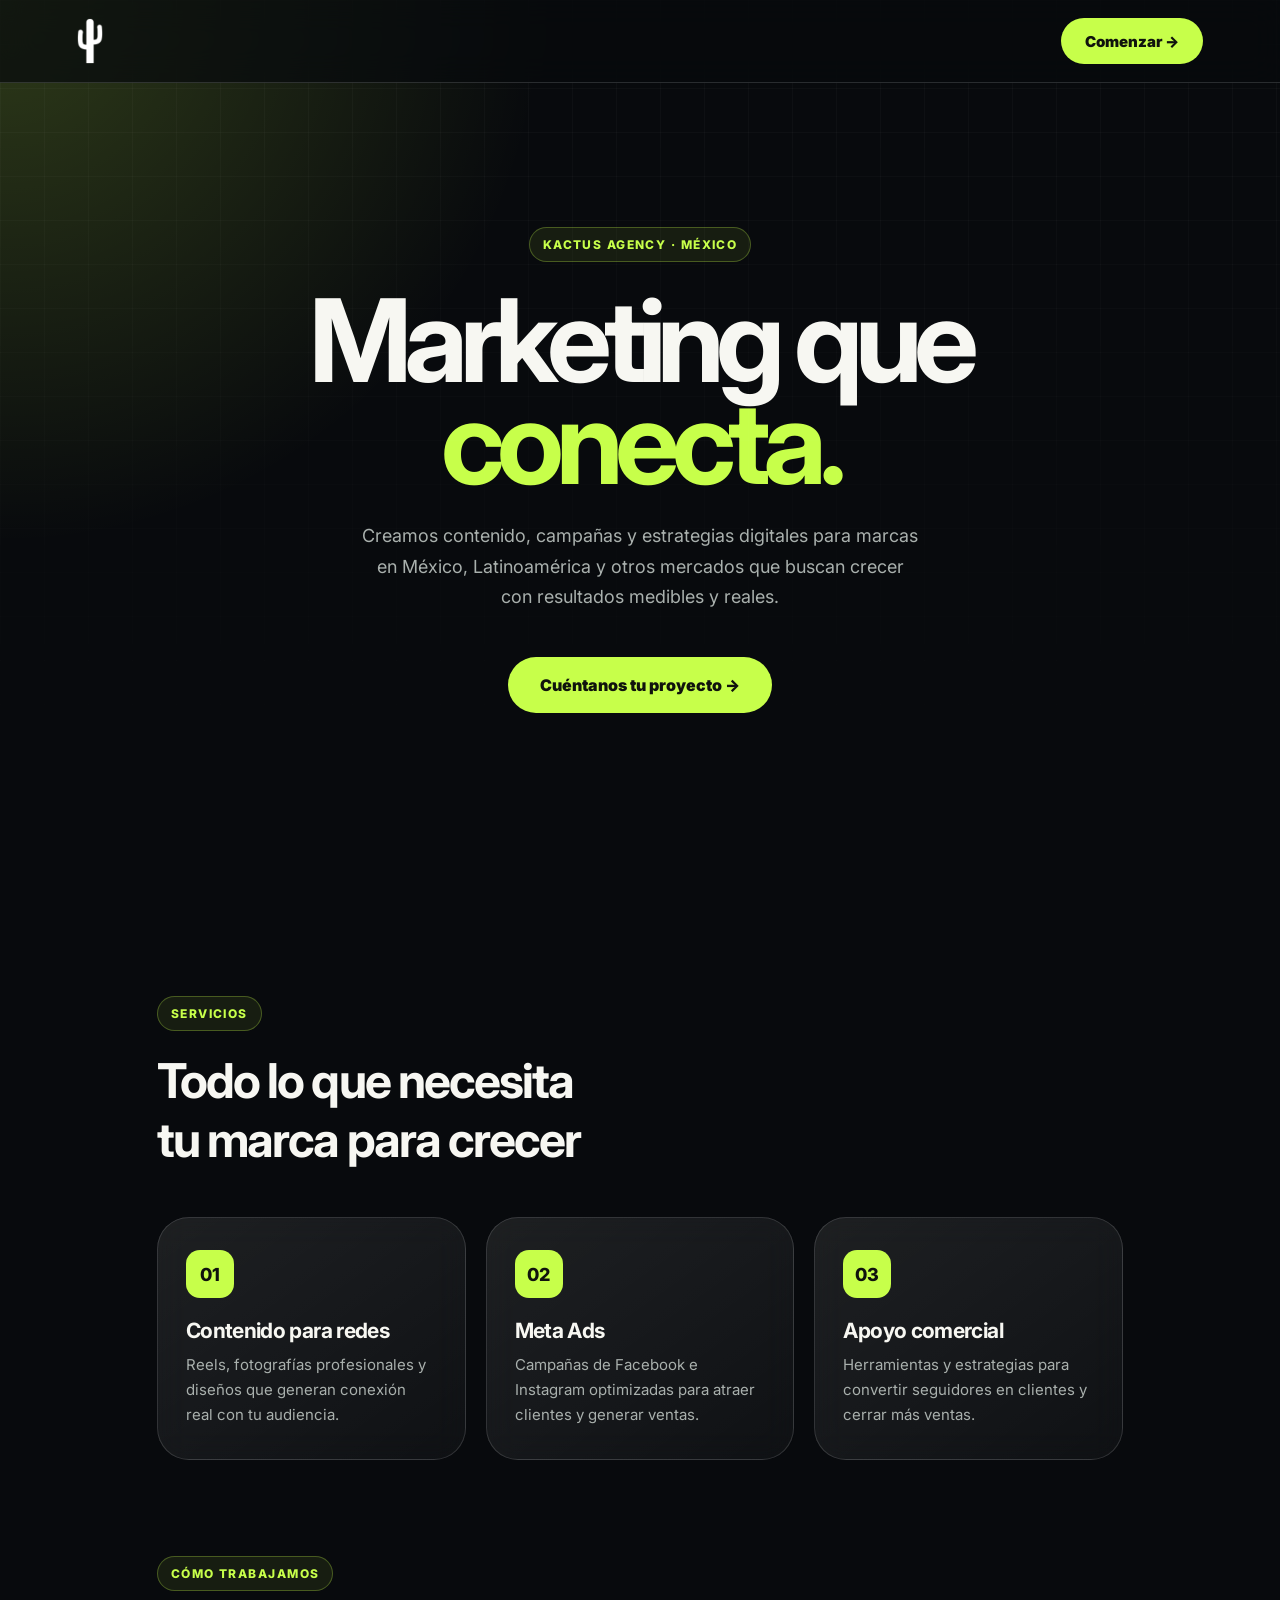
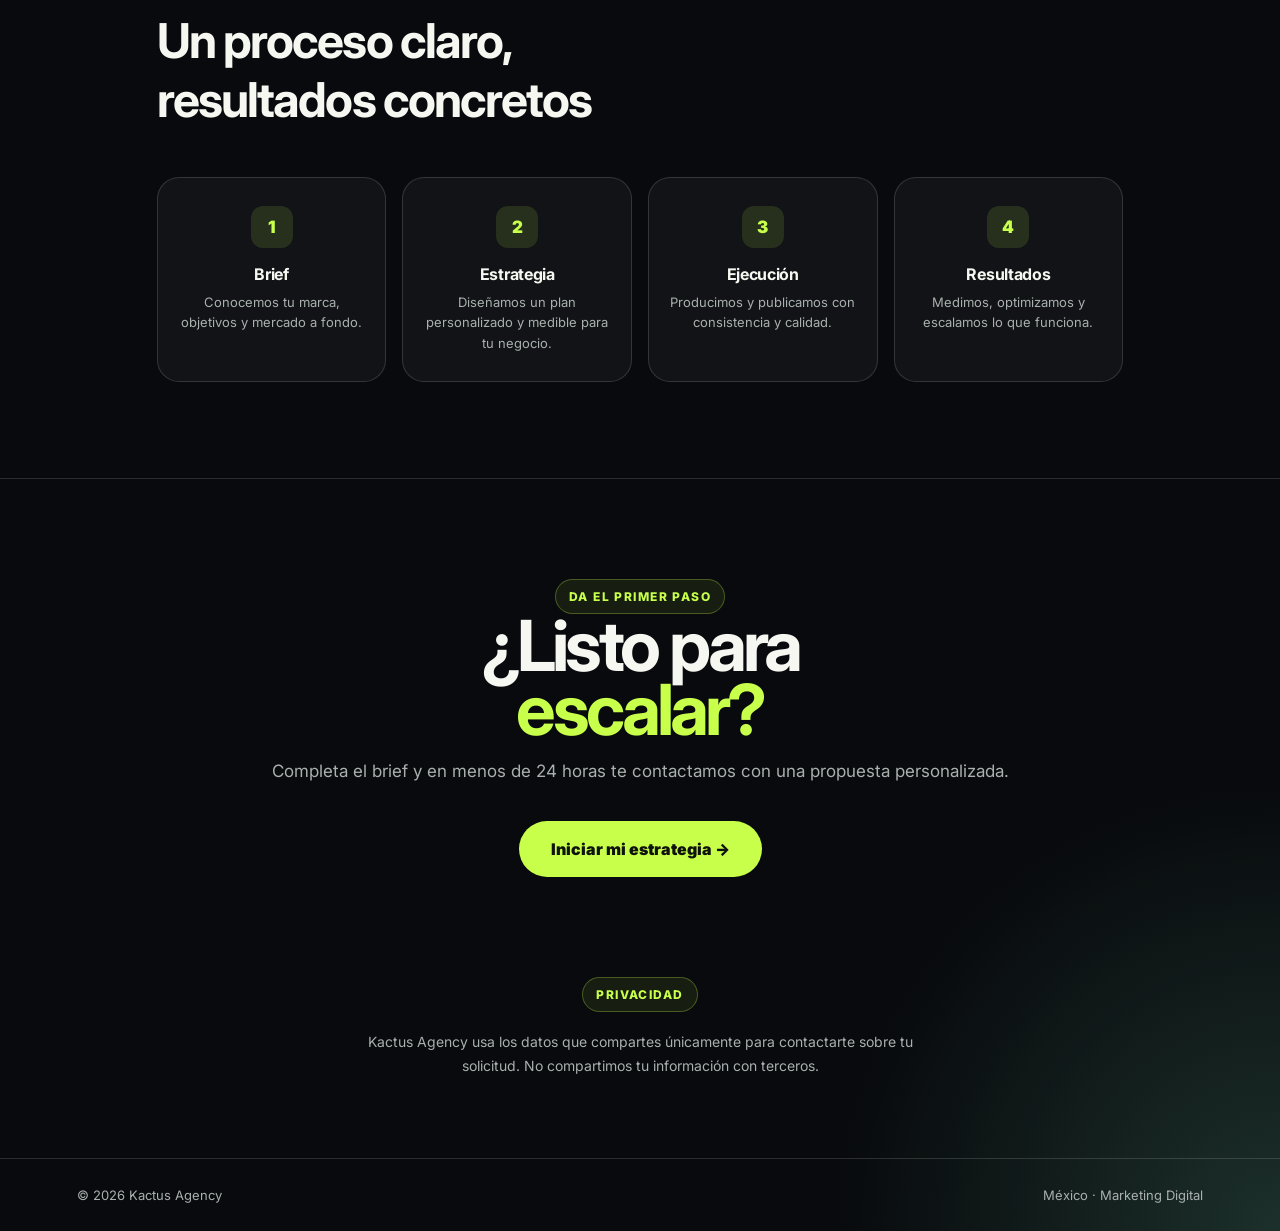
==== commit a242e5d4: "feat: actualización general - formulario, estilos, scripts y logo - Elimina Code.gs (movido fuera de" ====
--- a/index.html
+++ b/index.html
@@ -6,6 +6,16 @@
   <meta name="theme-color" content="#080a0d" />
   <title>Kactus Agency | Marketing Digital en México</title>
   <meta name="description" content="Agencia de marketing digital especializada en contenido, Meta Ads y estrategia comercial para marcas mexicanas." />
+  <link rel="canonical" href="https://kactusagency.mx/" />
+  <meta property="og:title" content="Kactus Agency | Marketing Digital en México" />
+  <meta property="og:description" content="Contenido, Meta Ads y estrategia comercial para marcas mexicanas que quieren crecer con resultados medibles." />
+  <meta property="og:image" content="https://kactusagency.mx/assets/og-kactus.jpg" />
+  <meta property="og:url" content="https://kactusagency.mx/" />
+  <meta property="og:type" content="website" />
+  <meta name="twitter:card" content="summary_large_image" />
+  <meta name="twitter:title" content="Kactus Agency | Marketing Digital en México" />
+  <meta name="twitter:description" content="Contenido, Meta Ads y estrategia comercial para marcas mexicanas que quieren crecer con resultados medibles." />
+  <meta name="twitter:image" content="https://kactusagency.mx/assets/og-kactus.jpg" />
   <link rel="preconnect" href="https://fonts.googleapis.com">
   <link rel="preconnect" href="https://fonts.gstatic.com" crossorigin>
   <link href="https://fonts.googleapis.com/css2?family=Inter:wght@400;500;600;700;800&display=swap" rel="stylesheet">
@@ -26,8 +36,8 @@
       <span class="brand-pill">KACTUS AGENCY · MÉXICO</span>
       <h1>Marketing que<br/><em>conecta.</em></h1>
       <p>
-        Creamos contenido, campañas y estrategias digitales para marcas mexicanas
-        que quieren crecer con resultados medibles y reales.
+        Creamos contenido, campañas y estrategias digitales para marcas en México, Latinoamérica y otros mercados que buscan crecer con resultados medibles y reales.
+
       </p>
       <a href="form/" class="btn primary l-cta">Cuéntanos tu proyecto →</a>
     </section>
@@ -91,12 +101,24 @@
       <a href="form/" class="btn primary l-cta">Iniciar mi estrategia →</a>
     </section>
 
+    <section class="l-privacy" id="privacidad">
+      <span class="eyebrow">Privacidad</span>
+      <p>
+        Kactus Agency usa los datos que compartes únicamente para contactarte sobre tu solicitud.
+        No compartimos tu información con terceros.
+      </p>
+    </section>
+
   </main>
 
   <footer class="l-footer">
-    <span>© 2025 Kactus Agency</span>
+    <span>© <span id="footerYear">2026</span> Kactus Agency</span>
     <span>México · Marketing Digital</span>
   </footer>
 
+  <script>
+    document.querySelector("#footerYear").textContent = new Date().getFullYear();
+  </script>
+
 </body>
 </html>
--- a/styles.css
+++ b/styles.css
@@ -108,6 +108,7 @@
 .modal-logo {
   height: 48px;
   margin: 0 auto 20px;
+  animation: none;
 }
 
 .brand-pill,
@@ -438,9 +439,12 @@
 }
 
 .btn.primary {
-  margin-left: auto;
   color: #10130d;
   background: var(--accent);
+}
+
+.form-actions .btn.primary {
+  margin-left: auto;
 }
 
 .btn.ghost {
@@ -453,6 +457,52 @@
   opacity: 0.35;
   cursor: not-allowed;
   transform: none;
+}
+
+.option-card:focus-within,
+.btn:focus-visible,
+.btn-link:focus-visible {
+  outline: 2px solid rgba(199, 255, 74, 0.9);
+  outline-offset: 3px;
+}
+
+.hp-field {
+  position: absolute;
+  left: -9999px;
+  width: 1px;
+  height: 1px;
+  opacity: 0;
+  pointer-events: none;
+}
+
+.privacy-note,
+.form-status {
+  margin: 18px 0 0;
+  color: var(--muted);
+  font-size: 12px;
+  line-height: 1.55;
+}
+
+.privacy-note a {
+  color: var(--accent);
+  font-weight: 700;
+}
+
+.form-status {
+  min-height: 20px;
+  font-weight: 700;
+}
+
+.form-status:empty {
+  display: none;
+}
+
+.form-status.is-error {
+  color: var(--danger);
+}
+
+.form-status.is-success {
+  color: var(--accent);
 }
 
 .is-hidden {
@@ -667,6 +717,10 @@
     align-items: center;
   }
 
+  .form-step.is-active {
+    padding-bottom: 88px;
+  }
+
   .form-actions {
     position: sticky;
     bottom: 0;
@@ -677,7 +731,7 @@
     backdrop-filter: blur(12px);
   }
 
-  .btn {
+  .form-actions .btn {
     flex: 1;
     padding-inline: 16px;
   }
@@ -749,12 +803,6 @@
     font-size: 26px;
   }
 
-  .step-counter {
-    min-width: 48px;
-    height: 36px;
-    font-size: 13px;
-  }
-
   .modal-split {
     grid-template-columns: 1fr;
   }
--- a/landing.css
+++ b/landing.css
@@ -200,6 +200,24 @@
   margin: 0 0 40px;
 }
 
+.l-privacy {
+  max-width: 760px;
+  margin: 0 auto;
+  padding: 0 6% 80px;
+  text-align: center;
+}
+
+.l-privacy .eyebrow {
+  margin-inline: auto;
+}
+
+.l-privacy p {
+  color: var(--muted);
+  font-size: 14px;
+  line-height: 1.7;
+  margin: 18px 0 0;
+}
+
 /* ── Footer ───────────────────────────────────────── */
 
 .l-footer {
@@ -240,19 +258,58 @@
   }
 
   .l-nav-logo {
-    height: 36px;
+    height: 34px;
+  }
+
+  .l-nav-cta {
+    font-size: 13px;
+    padding: 0 16px;
+    min-height: 40px;
   }
 
   .l-hero {
-    padding: 100px 5% 60px;
+    padding: 96px 5% 56px;
+    gap: 0;
+  }
+
+  .l-hero h1 {
+    font-size: clamp(42px, 13vw, 60px);
+    margin: 20px 0 20px;
+  }
+
+  .l-hero p {
+    font-size: 15px;
+    margin-bottom: 32px;
+  }
+
+  .l-cta {
+    width: fit-content;
+    max-width: 90vw;
+    height: auto;
+    min-height: 48px;
+    font-size: 14px;
+    line-height: 1.2;
+    padding: 14px 24px;
+    margin-inline: auto;
+    aspect-ratio: auto;
+    flex: 0 0 auto;
+    white-space: normal;
   }
 
   .l-section {
-    padding: 64px 5%;
+    padding: 56px 5%;
   }
 
   .l-cta-section {
-    padding: 64px 5%;
+    padding: 56px 5%;
+  }
+
+  .l-privacy {
+    padding: 0 5% 56px;
+  }
+
+  .l-cta-section .l-cta {
+    width: fit-content;
   }
 
   .l-process {
